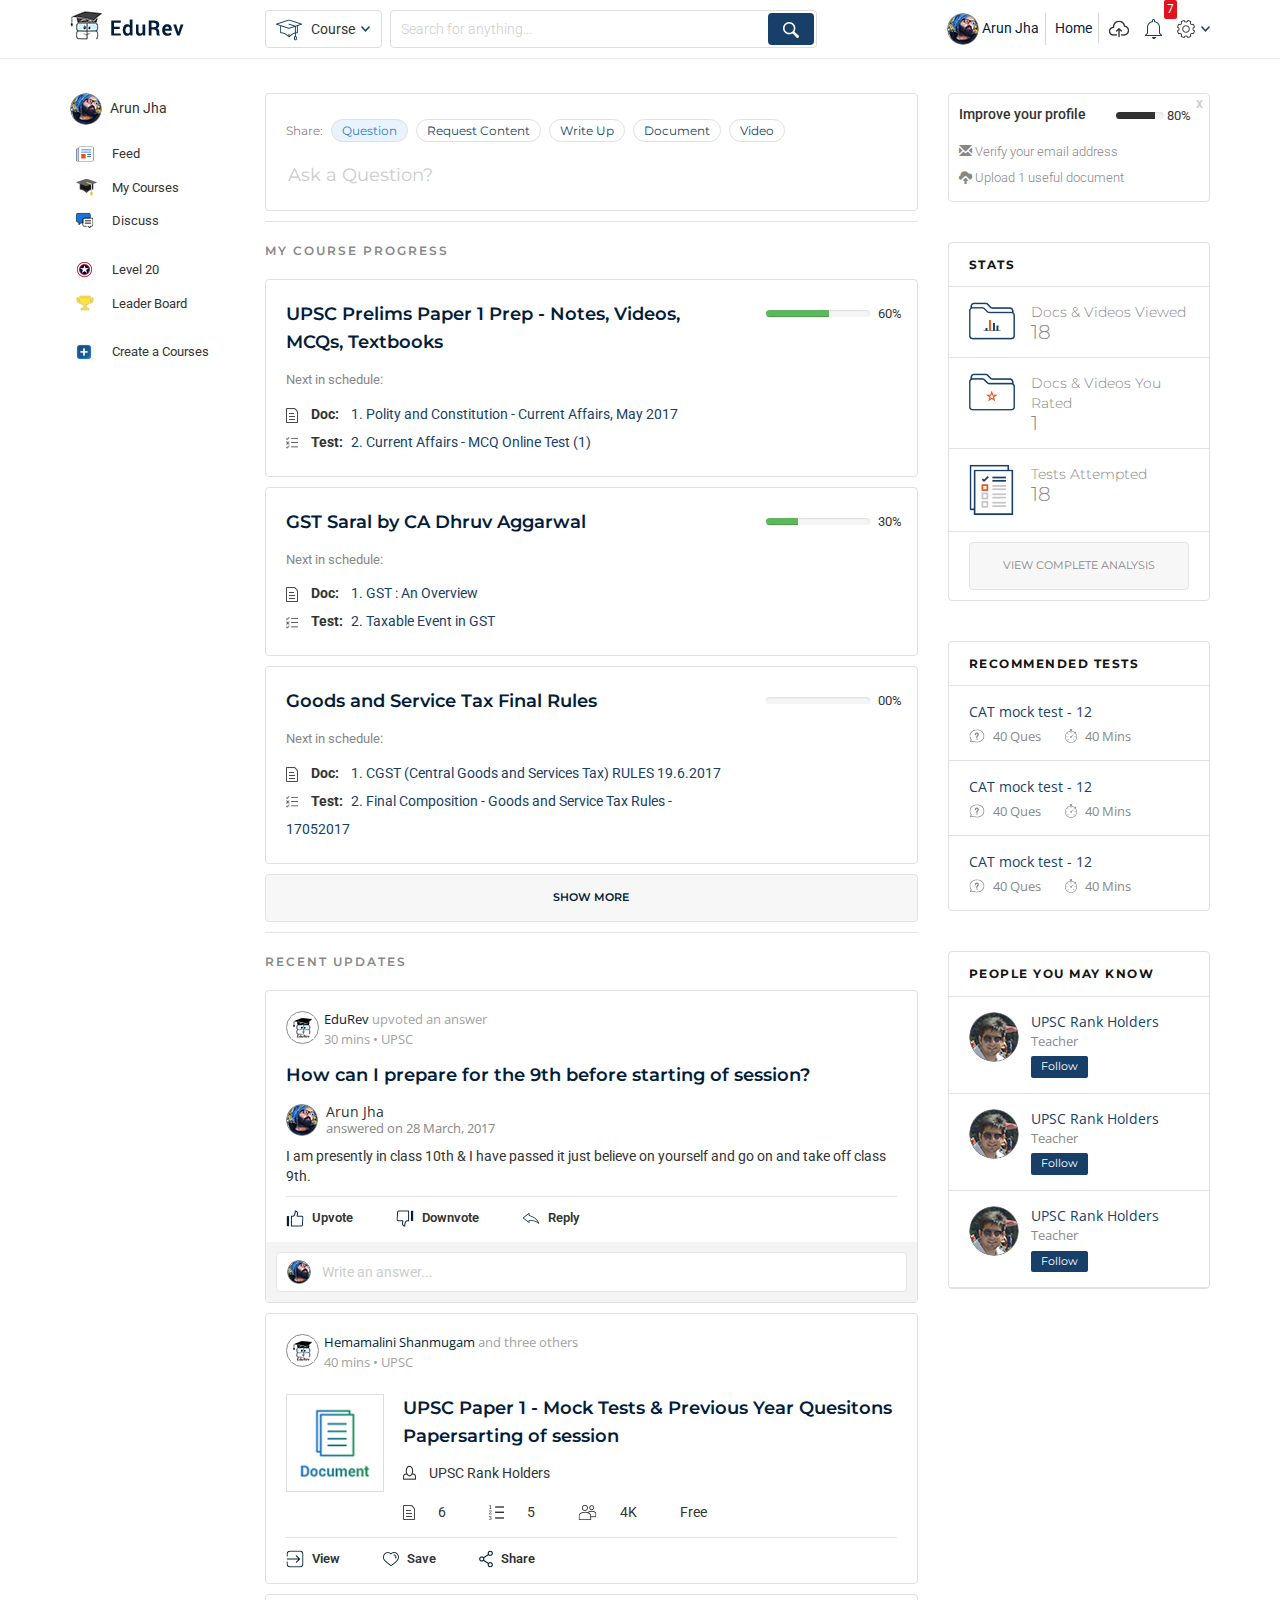
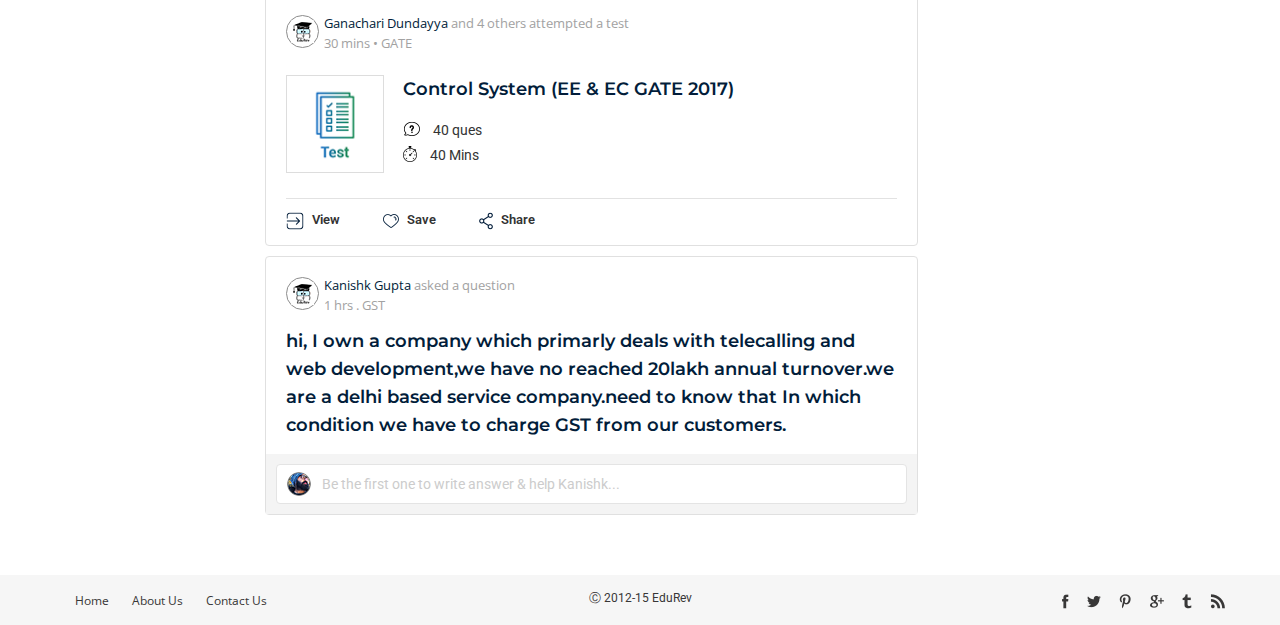
==== index.html @ 6430cc56 "first upload" ====
<!DOCTYPE html>
<html lang="en">
  <head>
    <meta charset="utf-8">
    <meta http-equiv="X-UA-Compatible" content="IE=edge">
    <meta name="viewport" content="width=device-width, initial-scale=1">
    <title>Welcome to Edurev</title>

    <link href="https://fonts.googleapis.com/css?family=Montserrat:300,400,500,600,700" rel="stylesheet">
    <link href="https://fonts.googleapis.com/css?family=Roboto:300,400,500,700" rel="stylesheet">
    <link href="https://fonts.googleapis.com/css?family=Open+Sans:300,400,600,700" rel="stylesheet">

    <!-- Bootstrap -->
    <link href="css/bootstrap.min.css" rel="stylesheet">
    <link href="css/style.css" rel="stylesheet">

    <!-- HTML5 Shim and Respond.js IE8 support of HTML5 elements and media queries -->
    <!-- WARNING: Respond.js doesn't work if you view the page via file:// -->
    <!--[if lt IE 9]>
      <script src="https://oss.maxcdn.com/html5shiv/3.7.2/html5shiv.min.js"></script>
      <script src="https://oss.maxcdn.com/respond/1.4.2/respond.min.js"></script>
    <![endif]-->
  </head>
  <body>
    <div class="ed_main">
      <div class="ed_header">
        <div class="container">
          <div class="col-sm-2 col-md-2">
            <a class="ed_clickBtn" onclick="openNav()">
              <span></span>
              <span></span>
              <span></span>
            </a><!--ed_clickBtn-->
            <a href="#"><img src="img/logo.jpg" alt="logo" ></a>
          </div>
          <div class="col-sm-5 col-md-6">
            <div class="courses_dropDown">
            <select>
              <option>Courses</option>
              <option>Courses</option>
              <option>Courses</option>
              <option>Courses</option>
            </select>
            <span class="courses_img"><img src="img/courses-img.png" alt="" class="img-responsive"></span>
            <input type="" name="" placeholder="Search for anything...">
            <button class="search_btn"><img src="img/search-icon.png" alt=""></button>
            </div><!--courses_dropDown-->
          </div><!--col-sm-7 col-md-7-->
          <div class="col-sm-5 col-md-4">
            <ul class="ed_top_link">
              <li class="mobileDisplay"><a href="#" class="topLinkBorder"><img class="profileIMG" src="img/profile-img.png" alt=""> Arun Jha</a></li>
              <li class="mobileDisplay"><a href="#" class="topLinkBorder">Home</a></li>
              <li><a href="#"><img src="img/upload-img.png" alt=""></a></li>
              <li id="noti_Container"> <div id="noti_Counter"></div>   
                   <div id="notifications">
                    
                    <div style="height:300px;">
                      
                     <div class="notificationBody">
                        <div class="notificationLeftH">YOU AND FOLLOWING</div>
                        <div class="notificationCentH">FOLLOW REQUEST</div>
                        <div class="notificationRightH">Mark all as read</div>
                      <h3 class="accessible_elem" id="fbNotificationsJewelHeader">Notifications</h3>
                      
                    </div>
                    

                    </div>
                    <div class="seeAll"><a href="#">See All</a></div>
                </div>
                <a href="#"><img src="img/notification-img.png" alt="" id="noti_Button"></a>

                

              </li>
              <li class="mobileDisplay"><a href="#" style="padding-right: 0px;"><img src="img/setting-img.png" alt=""></a></li>
            </ul>
          </div><!--col-sm-3 col-md-3-->
        </div><!--container-->


      </div><!--ed_header end-->
      <div class="ed_container">
        <div class="container">
          <div class="col-sm-2 col-md-2">
            <div class="ed_left_menu sidenav" id="mySidenav">
              <a href="javascript:void(0)" class="closebtn" onclick="closeNav()">&times;</a>
              <div class="left_profile">
                <span><img class="profileIMG" src="img/profile-img.png" alt=""></span>
                <span class="profile_name">Arun Jha</span>
              </div>
              <ul class="ed_left_link">
                <li><a href="#"><span><img src="img/lfticon01.png" alt=""></span> Feed</a></li>
                <li><a href="#"><span><img src="img/lfticon02.png" alt=""></span> My Courses</a></li>
                <li><a href="#"><span><img src="img/lfticon03.png" alt=""></span> Discuss</a></li>
              </ul>
              <ul class="ed_left_link">
                <li><a href="#"><span><img src="img/lfticon04.png" alt=""></span> Level 20</a></li>
                <li><a href="#"><span><img src="img/lfticon05.png" alt=""></span> Leader Board</a></li>
              </ul>
              <ul class="ed_left_link">
                <li><a href="#"><span><img src="img/lfticon06.png" alt=""></span> Create a Courses</a></li>
              </ul>
            </div>
          </div>
          <div class="col-sm-7 col-md-7">
            <div class="ed_mid_box">
              <div class="box_block">
                <ul class="ed_askQuestion">
                  <li>Share:</li>
                  <li class="active"><a href="#">Question</a></li>
                  <li><a href="#">Request Content</a></li>
                  <li><a href="#">Write Up</a></li>
                  <li><a href="#">Document</a></li>
                  <li><a href="#">Video</a></li>
                </ul>
                <div id="" class="question_box">
                  <input class="question_box_input" type="" name="" placeholder="Ask a Question?" data-toggle="modal" data-target="#myModal">

<!-- Modal -->
<div id="myModal" class="modal fade edurevModal" role="dialog">
  <div class="modal-dialog">

    <!-- Modal content-->
    <div class="modal-content">
      <div class="modal-header">
        <button type="button" class="close" data-dismiss="modal">&times;</button>
        <ul class="ed_askQuestion">
                  <li>Share:</li>
                  <li class="active"><a href="#">Question</a></li>
                  <li><a href="#">Request Content</a></li>
                  <li><a href="#">Write Up</a></li>
                  <li><a href="#">Document</a></li>
                  <li><a href="#">Video</a></li>
                </ul>
                <p class="mText">Ask a question?</p>
                 <input class="question_box_input" type="" name="" placeholder="Ex: how to start a day?">
      </div>
      <div class="modal-body">
      <p class="mText">Tags</p>
      <p class="mBlurText">Ex: Sciences, Math, CBSE, IIT...</p>
      </div>
      <div class="modal-footer">
        <button type="button" class="btn btn-default submitButton" data-dismiss="modal">Submit</button>
      </div>
    </div>

  </div>
</div>


                </div><!--question_box-->
              </div><!--box_block-->
              <div class="lineBox"></div><!--lineBox-->
              <div class="hdnBox">my course progress</div><!--hdnBox-->
              <div class="box_block">
                <div class="row">
                  <div class="col-sm-9 col-md-9">
                    <h2>UPSC Prelims Paper 1 Prep - Notes, Videos, MCQs, Textbooks</h2>
                    <span class="nextScheduleText">Next in schedule:</span>
                    <ul class="docList">
                      <li><img src="img/readnotpadicon.png" alt=""> <strong>Doc:</strong><span>1. Polity and Constitution - Current Affairs, May 2017</span></li>
                      <li><img src="img/threelineicon.png" alt=""> <strong>Test:</strong><span>2. Current Affairs - MCQ Online Test (1)</span></li>
                    </ul>
                  </div>
                <div class="col-sm-3 col-md-3">
                  <div class="progress">
                  <div class="progress-bar progress-bar-success" role="progressbar" aria-valuenow="60" aria-valuemin="0" aria-valuemax="100" style="width: 60%;">
                  </div>
                  <span class="progress-per">60%</span>
                </div>
                </div>
                </div><!--row-->
              </div><!--box_block-->

              <div class="box_block">
                <div class="row">
                  <div class="col-sm-9 col-md-9">
                    <h2>GST Saral by CA Dhruv Aggarwal</h2>
                    <span class="nextScheduleText">Next in schedule:</span>
                    <ul class="docList">
                      <li><img src="img/readnotpadicon.png" alt=""> <strong>Doc:</strong><span>1. GST : An Overview</span></li>
                      <li><img src="img/threelineicon.png" alt=""> <strong>Test:</strong><span>2. Taxable Event in GST</span></li>
                    </ul>
                  </div>
                <div class="col-sm-3 col-md-3">
                  <div class="progress">
                  <div class="progress-bar progress-bar-success" role="progressbar" aria-valuenow="30" aria-valuemin="0" aria-valuemax="100" style="width: 30%;">
                  </div>
                  <span class="progress-per">30%</span>
                </div>
                </div>
                </div><!--row-->
              </div><!--box_block-->

              <div class="box_block">
                <div class="row">
                  <div class="col-sm-9 col-md-9">
                    <h2>Goods and Service Tax Final Rules</h2>
                    <span class="nextScheduleText">Next in schedule:</span>
                    <ul class="docList">
                      <li><img src="img/readnotpadicon.png" alt=""> <strong>Doc:</strong><span>1. CGST (Central Goods and Services Tax) RULES 19.6.2017</span></li>
                      <li><img src="img/threelineicon.png" alt=""> <strong>Test:</strong><span>2. Final Composition - Goods and Service Tax Rules - 17052017</span></li>
                    </ul>
                  </div>
                <div class="col-sm-3 col-md-3">
                  <div class="progress">
                  <div class="progress-bar progress-bar-success" role="progressbar" aria-valuenow="00" aria-valuemin="0" aria-valuemax="100" style="width: 00%;">
                  </div>
                  <span class="progress-per">00%</span>
                </div>
                </div>
                </div><!--row-->
              </div><!--box_block-->
              <button type="button" class="show_more">Show More</button>
              <div class="lineBox"></div><!--lineBox-->
              <div class="hdnBox">Recent Updates</div><!--hdnBox-->

              <div class="box_block" style="padding-bottom: 0px;">
                <div class="update_hdn">
                  <span class="update_icon"><img src="img/c-icon.png" alt=""></span>
                  <span class="update_text"><span>EduRev</span> upvoted an answer <br/>30 mins &bull; UPSC</span>
                </div>
                <h2>How can I prepare for the 9th before starting of session?</h2>
                <div class="update_hdn">
                  <span class="update_pro"><img src="img/profile-img.png" alt=""></span>
                  <span class="update_text2"><span>Arun Jha</span><br/> answered on 28 March, 2017</span>
                </div>
                <p>I am presently in class 10th & I have passed it just believe on yourself and go on and take off class 9th.</p>
                <div style="margin-top: 10px;" class="lineBox"></div><!--lineBox-->
                <ul class="likeUnlikeBox">
                  <li><a href="#"><img src="img/like-icon.png" alt=""> Upvote</a></li>
                  <li><a href="#"><img src="img/unlike-icon.png" alt=""> Downvote</a></li>
                  <li><a href="#"><img src="img/reply-icon.png" alt=""> Reply</a></li>
                </ul>
                <div class="writeAanswer">
                  <input type="" name="" placeholder="Write an answer...">
                </div>
              </div><!--box_block-->

              <div class="box_block paddBot">
                <div class="update_hdn">
                  <span class="update_icon"><img src="img/c-icon.png" alt=""></span>
                  <span class="update_text"><span>Hemamalini Shanmugam</span> and three others <br/>40 mins &bull; UPSC</span>
                </div>
                <div class="row mar10">
                  <div class="col-xs-4 col-sm-2 col-md-2">
                    <div class="document_iconBox">
                      <img src="img/document-icon.png" alt="" class="img-responsive">
                    </div>
                  </div>
                  <div class="col-xs-8 col-sm-10 col-md-10">
                    <div class="inBox">
                      <h2>UPSC Paper 1 - Mock Tests & Previous Year Quesitons Papersarting of session</h2>
                      <p><img src="img/user-icon.png" alt="" class="marrgt10"> <span class="rankHolder">UPSC Rank Holders</span></p>
                      <ul class="likeUnlikeBox">
                        <li><img class="marrgt20" src="img/readnotpadicon.png" alt=""> 6</li>
                        <li><img class="marrgt20" src="img/threelineicon2.png" alt=""> 5</li>
                        <li><img class="marrgt20" src="img/multiuser.png" alt=""> 4K</li>
                        <li>Free</li>
                      </ul>
                    </div><!--inBox-->
                  </div>
                </div><!--row-->
                <div class="lineBox"></div><!--lineBox-->
                <ul class="likeUnlikeBox">
                  <li><a href="#"><img src="img/view-icon.png" alt=""> View</a></li>
                  <li><a href="#"><img src="img/save-icon.png" alt=""> Save</a></li>
                  <li><a href="#"><img src="img/share-icon.png" alt=""> Share</a></li>
                </ul>
              </div><!--box_block-->

              <div class="box_block paddBot">
                <div class="update_hdn">
                  <span class="update_icon"><img src="img/c-icon.png" alt=""></span>
                  <span class="update_text"><span>Ganachari Dundayya</span> and 4 others attempted a test <br/>30 mins &bull; GATE</span>
                </div>
                <div class="row mar10">
                  <div class="col-xs-4 col-sm-2 col-md-2">
                    <div class="document_iconBox">
                      <img src="img/test-icon.png" alt="">
                    </div>
                  </div>
                  <div class="col-xs-8 col-sm-10 col-md-10">
                    <div class="inBox">
                      <h2>Control System (EE & EC GATE 2017)</h2>
                      <p class="midAlign"><img src="img/question-icon.png" alt="" class="marrgt8"> <span class="controlText">40 ques</span></p>
                      <p class="midAlign"><img src="img/time-icon.png" alt="" class="marrgt8"> <span class="controlText">40 Mins</span></p>
                    </div><!--inBox-->
                  </div>
                </div><!--row-->
                <div class="lineBox"></div><!--lineBox-->
                <ul class="likeUnlikeBox">
                  <li><a href="#"><img src="img/view-icon.png" alt=""> View</a></li>
                  <li><a href="#"><img src="img/save-icon.png" alt=""> Save</a></li>
                  <li><a href="#"><img src="img/share-icon.png" alt=""> Share</a></li>
                </ul>
              </div><!--box_block-->

              <div class="box_block" style="padding-bottom: 0px;">
                <div class="update_hdn">
                  <span class="update_icon"><img src="img/c-icon.png" alt=""></span>
                  <span class="update_text"><span>Kanishk Gupta</span> asked a question  <br/>1 hrs . GST</span>
                </div>
                <h2>hi, I own a company which primarly deals with telecalling and web
development,we have no reached 20lakh annual turnover.we are a
delhi based service company.need to know that In which condition
we have to charge GST from our customers.</h2>
                
                <div class="writeAanswer">
                  <input type="" name="" placeholder="Be the first one to write answer & help Kanishk...">
                </div>
              </div><!--box_block-->
 
            </div><!--ed_mid_box-->
          </div><!--col-sm-7 col-md-7-->
          <div class="col-sm-3 col-md-3">
            <div class="ed_rgt_box">
              <div class="improveProfile">
                <div class="row">
                  <div class="col-sm-7 col-md-7">
                    <span class="improveHdn">Improve your profile</span>
                  </div>
                  <div class="col-sm-4 col-md-4">
                    <div class="progress">
                      <div class="progress-bar progress-bar-success" role="progressbar" aria-valuenow="80" aria-valuemin="0" aria-valuemax="100" style="width: 80%;">
                      </div>
                      <span class="progress-per">80%</span>
                    </div><!--progress-->
                  </div><!--col-sm-4 col-md-4-->
                </div><!--row-->
                <ul class="documentList">
                 
                 
                  <li> <span class="glyphicon glyphicon-envelope" aria-hidden="true"></span> <span>Verify your email address</span></li>
                  <li><span class="glyphicon glyphicon-cloud-upload" aria-hidden="true"></span> <span>Upload 1 useful document</span></li>
                </ul>
                <a href="" class="crossBox">x</a>
              </div><!--improveProfile-->
              <div class="stats_box">
                <h3>Stats</h3>
                <div class="lineBox" style="margin-top: 0px;"></div><!--lineBox-->
                <div class="row statsList">
                  <div class="col-xs-3 col-sm-3 col-md-3">
                    <img src="img/icon01.png" alt="">
                  </div>
                  <div class="col-xs-9 col-sm-9 col-md-9">
                    <p>Docs & Videos Viewed<span> 18</span></p>
                  </div>
                </div><!--row-->
                <div class="lineBox"></div><!--lineBox-->
                <div class="row statsList">
                  <div class="col-xs-3 col-sm-3 col-md-3">
                    <img src="img/icon02.png" alt="">
                  </div>
                  <div class="col-xs-9 col-sm-9 col-md-9">
                    <p>Docs & Videos You Rated <span>1</span></p>
                  </div>
                </div><!--row-->
                <div class="lineBox"></div><!--lineBox-->
                <div class="row statsList">
                 <div class="col-xs-3 col-sm-3 col-md-3">
                    <img src="img/icon03.png" alt="">
                  </div>
                  <div class="col-xs-9 col-sm-9 col-md-9">
                    <p>Tests Attempted <span>18</span></p>
                  </div>
                </div><!--row-->
                <div class="lineBox"></div><!--lineBox-->
                <div class="btn_box">
                  <a href="#" class="show_more">View Complete Analysis</a>
                </div>
              </div><!--stats_box-->

                <div class="recommended_box ">
                <h3>recommended tests</h3>
                <div class="lineBox" style="margin-top: 0px;"></div><!--lineBox-->
                <ul class="recommendedList">
                  <li>CAT mock test - 12</li>
                  <li>
                    <p><img src="img/question-icon-gray.png" alt=""> <span>40 Ques</span></p>
                    <p><img src="img/time-icon-gray.png" alt=""> <span> 40 Mins</span></p>
                  </li>
                </ul>
                <ul class="recommendedList">
                  <li>CAT mock test - 12</li>
                  <li>
                    <p><img src="img/question-icon-gray.png" alt=""> <span>40 Ques</span></p>
                    <p><img src="img/time-icon-gray.png" alt=""> <span> 40 Mins</span></p>
                  </li>
                </ul>
                <ul class="recommendedList">
                  <li>CAT mock test - 12</li>
                  <li>
                    <p><img src="img/question-icon-gray.png" alt=""> <span>40 Ques</span></p>
                    <p><img src="img/time-icon-gray.png" alt=""> <span> 40 Mins</span></p>
                  </li>
                </ul>
              </div><!--recommended_box-->

              <div class="people_box">
                <h3>people you may know</h3>
                <div class="lineBox" style="margin-top: 0px;"></div><!--lineBox-->
                <div class="row people_boxIn">
                  <div class="col-xs-3 col-sm-3 col-md-3">
                    <span class="people_img"><img src="img/people.png" alt=""></span>
                  </div>
                  <div class="col-xs-9 col-sm-9 col-md-9">
                    <p>UPSC Rank Holders</p>
                    <span>Teacher</span>
                    <button class="smallBtn" type="button">Follow</button>
                  </div>
                </div><!--row people_boxIn-->
                <div class="lineBox"></div><!--lineBox-->

                <div class="row people_boxIn">
                  <div class="col-xs-3 col-sm-3 col-md-3">
                    <span class="people_img"><img src="img/people.png" alt=""></span>
                  </div>
                  <div class="col-xs-9 col-sm-9 col-md-9">
                    <p>UPSC Rank Holders</p>
                    <span>Teacher</span>
                    <button class="smallBtn" type="button">Follow</button>
                  </div>
                </div><!--row people_boxIn-->
                <div class="lineBox"></div><!--lineBox-->

                <div class="row people_boxIn">
                  <div class="col-xs-3 col-sm-3 col-md-3">
                    <span class="people_img"><img src="img/people.png" alt=""></span>
                  </div>
                  <div class="col-xs-9 col-sm-9 col-md-9">
                    <p>UPSC Rank Holders</p>
                    <span>Teacher</span>
                    <button class="smallBtn" type="button">Follow</button>
                  </div>
                </div><!--row people_boxIn-->
                <div class="lineBox"></div><!--lineBox-->
              </div><!--people_box-->

            </div><!--ed_rgt_box-->
          </div><!--col-sm-3 col-md-3-->
        </div><!--container-->
        <div class="ed_footer">
          <div class="container">
          <div class="row">
            <div class="col-sm-4 col-md-4">
              <ul class="ed_footer_link">
                <li><a href="#">Home</a></li>
                <li><a href="#">About Us</a></li>
                <li><a href="#">Contact Us</a></li>
              </ul>
            </div>
            <div class="col-sm-4 col-md-4">
              <span class="ed_copyright">&#9400; 2012-15 EduRev</span>
            </div>
            <div class="col-sm-4 col-md-4">
              <ul class="ed_social_icon">
                <li><a href="#"><img src="img/fb.png" alt=""></a></li>
                <li><a href="#"><img src="img/tw.png" alt=""></a></li>
                <li><a href="#"><img src="img/pt.png" alt=""></a></li>
                <li><a href="#"><img src="img/gp.png" alt=""></a></li>
                <li><a href="#"><img src="img/tr.png" alt=""></a></li>
                <li><a href="#"><img src="img/bl.png" alt=""></a></li>
              </ul>
            </div>
          </div><!--row-->
          </div><!--container-->
        </div><!--ed_footer-->
      </div><!--ed_container end-->
    </div><!--ed_main end-->
<div id="opacityBody"></div>
    <!-- jQuery (necessary for Bootstrap's JavaScript plugins) -->
    <script src="js/jquery.min.js"></script>
    <!-- Include all compiled plugins (below), or include individual files as needed -->
    <script src="js/bootstrap.min.js"></script>
    <script src="js/custom.js"></script>



  </body>
</html>
---- css/style.css ----
h1, h2, h3, h4, h5, h6, ul, ol, p { display: block; margin: 0px; padding: 0px; }

ul { list-style: none; }

h2 {font-family: 'Montserrat', sans-serif;}
p { font-size: 14px; color: #333; line-height: 20px; font-weight: 400; }

body { margin: 0px; padding: 0px; font-family: 'Roboto', sans-serif; font-weight: 400; }
 a:hover, button:hover {-webkit-transition: background-color 300ms linear, color 300ms linear;-moz-transition: background-color 300ms linear, color 300ms linear;-o-transition: background-color 300ms linear, color 300ms linear;-ms-transition: background-color 300ms linear, color 300ms linear;transition: background-color 300ms linear, color 300ms linear;}
.ed_main { display: block; margin: 0; }
.ed_main .ed_header { display: block; margin: 0 0 35px 0; padding: 10px 0px; box-shadow: 0px 1px 1px #ececec; }
.ed_main .ed_header .courses_dropDown { display: block;position: relative;  }
.ed_main .ed_header .courses_dropDown select { border: 1px solid #ddd; border-radius: 4px; width: 21%; height: 38px;
background:url(../img/dropdown-arrow.png) no-repeat 90% center #fff; padding-left: 45px;padding-right: 25px;
outline: 0; -webkit-appearance:none; -o-appearance:none;-moz-appearance:none; display: inline-block; margin-right: 1%; font-weight: 400;cursor: pointer;}
.ed_main .ed_header .courses_dropDown .courses_img { position: absolute; left: 10px; top: 9px; }
.ed_main .ed_header .courses_dropDown input { border: 1px solid #ddd; border-radius: 4px; width: 77%; height: 38px;background:#fff;
display: inline-block; outline: none; padding: 0 10px; font-weight: 300; color: #333; }
.ed_main .ed_header .courses_dropDown .search_btn { border-radius: 4px; background: #173f67; position: absolute; right: 6px; top: 3px; bottom: 3px;
text-align: center;padding: 0 15px;border: none;outline: 0 }
::-webkit-input-placeholder { /* Chrome/Opera/Safari */
  color: #ccc;
}
::-moz-placeholder { /* Firefox 19+ */
  color: #ccc;
}
:-ms-input-placeholder { /* IE 10+ */
  color: #ccc;
}
:-moz-placeholder { /* Firefox 18- */
  color: #ccc;
}
.ed_main .ed_header .ed_top_link { display: block; margin: 0px; padding:3px 0px; list-style: none; text-align: right; }
.ed_main .ed_header .ed_top_link li { display: inline-block;}
.ed_main .ed_header .ed_top_link li a span{ display: inline-block; color: #021d3a;font-size: 18px;vertical-align: middle;}
.ed_main .ed_header .ed_top_link li a span.glyphicon.glyphicon-chevron-down{font-size: 14px;}
.ed_main .ed_header .ed_top_link li a { display: block; padding: 0 6px; text-decoration: none; font-size: 14px;color: #021d3a; }
.topLinkBorder {border-right: 1px solid #d6d6d6; line-height: 30px; }
.profileIMG { width: 32px; height: 32px; border-radius: 100%; }
.left_profile { margin-bottom: 20px; }
.profile_name { display: inline; padding-left: 5px; }
.ed_left_link { display: block; margin: 0px 0 15px 6px; padding: 0px 0 0px 0; list-style: none;}
.ed_left_link li { display: block; padding-bottom: 15px; vertical-align: middle; }
.ed_left_link li a { display: block; font-size: 13px; color: #333;text-decoration: none; }
.ed_left_link li span { width: 18px;margin-right: 15px;display: inline-block;  }
.ed_left_link li img { margin-top: -2px; }
.ed_left_link:last-child { border-bottom: 0px; }

.ed_mid_box { display: block; }
.ed_mid_box .ed_askQuestion { display: block;margin: 0px 0 20px 0; padding: 0px; list-style: none; }
.ed_mid_box .ed_askQuestion li { display: inline-block; margin-right: 5px;color: #878787; font-size: 12px;font-family: 'Montserrat', sans-serif; margin-top: 5px;}
.ed_mid_box .ed_askQuestion li a { display:block; border: 1px solid #e0e0e0; border-radius: 30px; color: #173f67; font-size: 12px;
padding: 3px 10px; line-height: normal; text-decoration: none; } 
.ed_mid_box .ed_askQuestion li a:hover{background: #e9f3fd;color: #2f7cc8;}
.ed_mid_box .ed_askQuestion li.active a {background: #e9f3fd; color: #2f7cc8; }
.ed_mid_box .question_box_input { border:0PX; font-size: 18px; color: #b9b9b9; font-family: 'Montserrat', sans-serif; font-weight: 400;
outline: 0; }

.lineBox {height: 1px; background: #e2e2e2; display: block; }
.hdnBox { color: #878787; font-size: 12px; padding: 20px 0px; display: block;font-family: 'Montserrat', sans-serif; 
font-weight: 600; text-transform: uppercase; letter-spacing:2px; }

.box_block { border: 1px solid #e0e0e0; padding: 20px; border-radius: 4px; margin-bottom: 10px; }
.box_block h2 { font-size: 18px;color: #021d3a;font-family: 'Montserrat', sans-serif; font-weight: 600;line-height: 28px; padding-bottom: 15px;  }
.box_block .nextScheduleText {display: block; font-size: 13px; color: #878787;padding-bottom: 10px; }
.box_block .docList { margin: 0px; }
.box_block .docList li { display: block; line-height: 28px; font-size: 14px; }
.box_block .docList li span { color: #173f67;}
.box_block .docList li strong {display: inline-block; color: #333; width: 40px;  }
.box_block .docList li img { width: 12px; margin-right: 10px; }
.progress-per { position: absolute;right: 10px;top: 5px; font-size: 13px; color: #333; }
.progress { width: 80%; height: 7px; margin-top: 10px; }
.show_more {width: 100%; background: #f7f7f7; cursor: pointer; outline: 0; margin-bottom: 10px; font-size: 11px; text-transform: uppercase;
color: #021d3a; text-align: center; display: block;font-weight: 600; font-family: 'Montserrat', sans-serif; border:1px solid #e4e4e4;
 border-radius: 4px; padding: 15px; text-decoration: none; }
.show_more a {color: #021d3a;text-decoration: none;}
.show_more:hover {color: #021d3a; text-decoration: none;}  


.box_block .update_hdn { display: block; margin-bottom: 10px; }
.box_block .update_hdn .update_icon { display:inline-block; border:1px solid #8c8c8c; border-radius: 100%;padding: 4px;
margin-right: 5px; vertical-align: top; float: left;}
.box_block .update_hdn .update_pro { display:inline-block; border-radius: 100%;
margin-right: 5px; vertical-align: top; }
.box_block .update_hdn .update_text { font-size: 13px; color: #a2a2a2;text-indent: 0px; display: inline;vertical-align: top;
font-family: 'Open Sans', sans-serif; line-height: 16px;}
.box_block .update_hdn .update_text span { color: #021d3a; }
.box_block .update_hdn .update_text2 { font-size: 13px; line-height: 16px; color: #878787;text-indent: 0px; display: inline-block;
vertical-align: top; font-family: 'Open Sans', sans-serif; }
.box_block .update_hdn .update_text2 span { color: #333; font-size: 14px; }
.box_block .likeUnlikeBox { margin:10px 0 15px 0px; }
.box_block .likeUnlikeBox li {display: inline-block; vertical-align: middle; padding-right: 40px; }
.box_block .likeUnlikeBox li img { margin-right: 5px; }
.box_block .likeUnlikeBox li  a { display: block; font-size: 13px; color: #333; font-weight: 600; text-decoration: none; }
.box_block .writeAanswer { display: block; background: #f4f4f4; padding: 10px;margin: 0 -20px; }
.box_block .writeAanswer input { background:url(../img/profile-img2.png) 10px center no-repeat #fff; border-radius: 4px; 
border:1px solid #e4e4e4; width: 100%; min-height: 40px; padding-left: 45px; outline: 0; }

.box_block .document_iconBox { width: 98px; height: 98px; display: block; text-align: center;margin-right: 20px; margin-bottom: 25px; }
.box_block .document_iconBox img { width: 98px; height: 98px; border:1px solid #dddddd;   }
.mar10 { margin-top: 20px; display: block; }
.marrgt10 { margin-right: 10px; padding-bottom: 10px; }
.marrgt8 { margin-right: 10px;  }
.marrgt20 { margin-right: 20px!important; }
.inBox { padding-left: 10px; }
.paddBot { padding-bottom: 0px; }
.midAlign { vertical-align: middle; padding-bottom: 5px; }

.ed_rgt_box { display: block; }
.ed_rgt_box .improveProfile { border: 1px solid #e0e0e0; padding: 10px ; border-radius: 4px; margin-bottom: 40px; position: relative; }
.ed_rgt_box .improveProfile .improveHdn { font-size: 14px; color: #333; font-weight: 500; }
.ed_rgt_box .improveProfile .progress-per { position: absolute;right: 0px;top: 3px; font-size: 13px !important; color: #333!important; }
.ed_rgt_box .improveProfile .progress { margin-top: 8px; }
.ed_rgt_box .improveProfile .progress-bar-success { background-color: #333; }
.ed_rgt_box .improveProfile .documentList { display: block; }
.ed_rgt_box .improveProfile .documentList li { display: block; font-size: 13px; color: #878787; font-weight: 300; line-height: 26px; }
.ed_rgt_box .improveProfile .documentList li img { width: 18px; margin-right: 10px; }
.ed_rgt_box .improveProfile .crossBox {display: block; width: 20px; text-align: center; font-size: 14px; color: #c5c3c2; 
position: absolute;top: -6px; padding: 5px; right: 0;cursor: pointer; text-decoration: none; }

.ed_rgt_box .stats_box {border: 1px solid #e0e0e0; border-radius: 4px; margin-bottom: 40px; position: relative;}
h3 { font-size: 12px; color: #141414; text-transform: uppercase;font-weight: bold; padding: 15px 20px;
font-family: 'Montserrat', sans-serif; letter-spacing: 1.5px; }

.ed_rgt_box .stats_box .statsList { padding: 15px 20px; }
.ed_rgt_box .stats_box .statsList p { font-size: 14px; color: #878787; font-weight: 300;  display: inline-block; font-family: 'Montserrat', sans-serif;
 vertical-align: middle; }
.ed_rgt_box .stats_box .statsList p span { display:block; font-size: 20px; color: #878787; }
.ed_rgt_box .stats_box .lineBox { margin: 0px 0px; }
.btn_box { padding:10px 20px 0 20px; }
.ed_rgt_box .show_more { font-size: 11px; color: #878787; font-weight: 400;  }

.ed_rgt_box .recommended_box { display: block;border: 1px solid #e0e0e0; border-radius: 4px; margin-bottom: 40px; position: relative;  }
.ed_rgt_box .recommended_box .recommendedList { list-style: none; border-bottom: 1px solid #e0e0e0; padding: 15px 20px; }
.ed_rgt_box .recommended_box .recommendedList li { display: block;font-size: 14px;color: #173f67;font-family: 'Open Sans', sans-serif; line-height: 22px; }
.ed_rgt_box .recommended_box .recommendedList li p { display: inline-block;font-size: 13px;color: #8a8a8a;  margin-right: 20px; }
.ed_rgt_box .recommended_box .recommendedList li img { margin-right: 5px; }
.ed_rgt_box .recommended_box .recommendedList li span { position: relative;left: 0; top: 2px; }
.ed_rgt_box .recommended_box .recommendedList:last-child { border-bottom: 0; }

.ed_rgt_box .people_box { display: block;border: 1px solid #e0e0e0; border-radius: 4px; margin-bottom: 40px; position: relative;  }
.ed_rgt_box .people_boxIn { display: block; padding: 15px 20px; }
.ed_rgt_box .people_boxIn .people_img { display: block; text-align: center; }
.ed_rgt_box .people_boxIn .people_img img { width: 50px; height: 50px; border-radius: 100%; }
.ed_rgt_box .people_boxIn p { color: #173f67; font-size: 14px;font-family: 'Open Sans', sans-serif; }
.ed_rgt_box .people_boxIn span { color: #8a8a8a; font-size: 13px; display: block;font-family: 'Open Sans', sans-serif; padding-bottom: 5px; }
.smallBtn { font-size: 11px; color: #fff; background: #173f67; text-align: center; padding: 3px 10px;font-family: 'Montserrat', sans-serif;
border:0px; border-radius: 2px; }
button.smallBtn:hover{background: #052b50;}
.mobileDisplay { display: block; }
.rankHolder { position: relative; top: -3px; }
.controlText { position: relative; top: 2px; }

.ed_footer { display: block; background: #f6f6f6; padding: 15px; margin-top: 50px; }
.ed_footer .ed_footer_link { display: block;list-style: none; }
.ed_footer .ed_footer_link li { display: inline-block; }
.ed_footer .ed_footer_link li a { display:block; font-size: 12px; color: #383737; padding-left: 20px;font-family: 'Open Sans', sans-serif;
outline: 0; }

.ed_footer .ed_social_icon { display: block;list-style: none; text-align: right; }
.ed_footer .ed_social_icon li { display: inline-block; }
.ed_footer .ed_social_icon li a { display:block; font-size: 12px; color: #383737; padding-left: 15px; outline: 0; }
.ed_copyright { display: block;text-align: center;font-size: 12px; color: #383737; }


.ed_clickBtn { display: none;  }
.closebtn { display: none; }

@media (max-width: 1200px){
  .container{width: auto!important;}
}
@media (max-width: 768px){
 .ed_left_link {border-bottom: 1px solid #e0e0e0; }
#opacityBody{display:none;position: fixed;background-color: #000;width: 100%;height: 100%;top: 0;bottom: 0;left: 0;right: 0;opacity: 0.7;}
.ed_header .col-sm-2.col-md-2 { border-bottom:1px solid #e0e0e0;margin: 0 0 8px 0px; padding-bottom: 8px; }
.mobileDisplay { display: none !important; }
.ed_main .ed_header .ed_top_link { position: absolute; top: -84px; right: 10px; }
.ed_main .ed_header .courses_dropDown .courses_img { display: none;}
.ed_main .ed_header .courses_dropDown select { padding-left: 10px; width: 24%; } 
.ed_main .ed_header .courses_dropDown input { width: 74%; }
.ed_main .ed_header .courses_dropDown .search_btn { right: 3px; }
.ed_main .ed_header { padding: 8px 0px; box-shadow: 0px 2px 3px #ececec; }
.box_block { padding: 15px 15px 0 15px; }
.ed_mid_box .ed_askQuestion li { margin-bottom: 8px; }
.progress-per { right: 10px; top: -5px; }
.progress { width: 90%; }
.box_block .likeUnlikeBox li { padding-right: 20px; }
.marrgt20 { margin-right: 5px !important; }
.inBox { margin-bottom: 10px; }
.box_block .writeAanswer { margin: 0 -15px; }
.ed_rgt_box .improveProfile .progress-per { right: 14px; top: -4px; }
.ed_footer .ed_footer_link { text-align: center; padding-bottom: 10px; }
.ed_footer .ed_social_icon { text-align: center; }
.ed_copyright { margin-bottom: 10px; }
.ed_mid_box .question_box_input { margin-bottom: 10px; }
.ed_clickBtn { display: block;width: 25px; float: left; cursor: pointer; margin-top: 7px; margin-right: 10px; }
.ed_clickBtn span { height: 2px; display: block;background: #173f67; margin-bottom: 5px; }
.closebtn { display: block; }
.ed_left_link li a { color: #ddd; padding-left: 15px; }
.left_profile { margin-left: 15px; margin-bottom: 30px; }
.profile_name {color: #fff;}
.ed_left_link { margin-left: 0;border-bottom:1px solid #254e77; }
.sidenav {
    height: 100%;
    width: 0;
    position: fixed;
    z-index: 1;
    top: 0;
    left: 0;
    background-color: #173f67;
    overflow-x: hidden;
    transition: ease;
    padding-top: 60px;
}



.sidenav .closebtn {
    position: absolute;
    top: 8px;
    right: 15px;
   color: #ddd; text-decoration: none;
    height: 20px;
    width: 20px;
    font-size: 25px;
}
.sidenav a.closebtn:hover {color: #f6f6f6;transition: color 0.5s ease;}
.box_block .document_iconBox { width: 70px; height: 70px; display: block; text-align: center;margin-right: 20px; margin-bottom: 25px; }
.box_block .document_iconBox img { width: 70px; height: 70px; border:1px solid #dddddd;   }
.row.people_boxIn div{padding: 0px;}

}

@media(max-width: 390px){
  .ed_main .ed_header .courses_dropDown input { width: 73%; }

}
@media(max-width: 992px){
  .ed_main .ed_header .courses_dropDown input{    width: 72%;}
}
@media screen and (max-width: 860px) and (min-width: 768px) {
  .ed_left_link li span{margin-right: 2px;}
  .row.statsList .col-xs-3 img{width: 33px;}
}

/* Modal CSS */
#myModal.edurevModal .mText{font-size: 14px;font-family: 'Montserrat', sans-serif;font-weight: 500;margin-bottom: 15px;}
#myModal.edurevModal .mBlurText{
    font-size: 18px;
    color: #b9b9b9;
    font-family: 'Montserrat', sans-serif;
    font-weight: 400;
    outline: 0;
  }
#myModal.edurevModal .modal-header{border-bottom: none;}
#myModal.edurevModal .modal-footer{border-top: none;text-align: center;}
#myModal.edurevModal .modal-body{border-top: 1px solid #e5e5e5;margin-top: 50px;}
#myModal.edurevModal .submitButton{
font-size: 16px;
    color: #fff;
    background: #173f67;
    text-align: center;
    padding: 10px 40px;
    font-family: 'Montserrat', sans-serif;
    border: 0px;
    border-radius: 2px;
    font-weight: 500;
    border-radius: 5px;
  }

       /* End Modal CSS */
  
   
    #noti_Counter {
        display:block;
        position:absolute;
        background:#E1141E;
        color:#FFF;
        font-size:12px;
        font-weight:normal;
        padding:1px 3px;
        margin:-8px 0 0 25px;
        border-radius:2px;
        -moz-border-radius:2px; 
        -webkit-border-radius:2px;
        z-index:1;
    }
        
    /* THE NOTIFICAIONS WINDOW. THIS REMAINS HIDDEN WHEN THE PAGE LOADS. */
    #notifications {
        display:none;
        width:430px;
        position:absolute;
        top:48px;
        left:0;
        background:#FFF;
        border:solid 1px rgba(100, 100, 100, .20);
        -webkit-box-shadow:0 3px 8px rgba(0, 0, 0, .20);
        z-index: 1;
    }
    /* AN ARROW LIKE STRUCTURE JUST OVER THE NOTIFICATIONS WINDOW */
    #notifications:before {         
        content: '';
        display:block;
        width:0;
        height:0;
        color:transparent;
        border:10px solid #CCC;
        border-color:transparent transparent #FFF;
        margin-top:-20px;
        margin-left: 304px;
    }
        
   
        
    .seeAll {
        background:#F6F7F8;
        padding:8px;
        font-size:12px;
        font-weight:bold;
        border-top:solid 1px rgba(100, 100, 100, .30);
        text-align:center;
    }
    .seeAll a {
        color:#3b5998;
    }
    .seeAll a:hover {
        background:#F6F7F8;
        color:#3b5998;
        text-decoration:underline;
    }

 #noti_Container #notifications .notificationBody div{float: left;font-family: 'Montserrat', sans-serif;font-size: 12px;padding: 5px;}
 #noti_Container #notifications .notificationBody div.notificationCentH{border-bottom: 1pt solid #878787;border-left: 1pt solid #878787; }
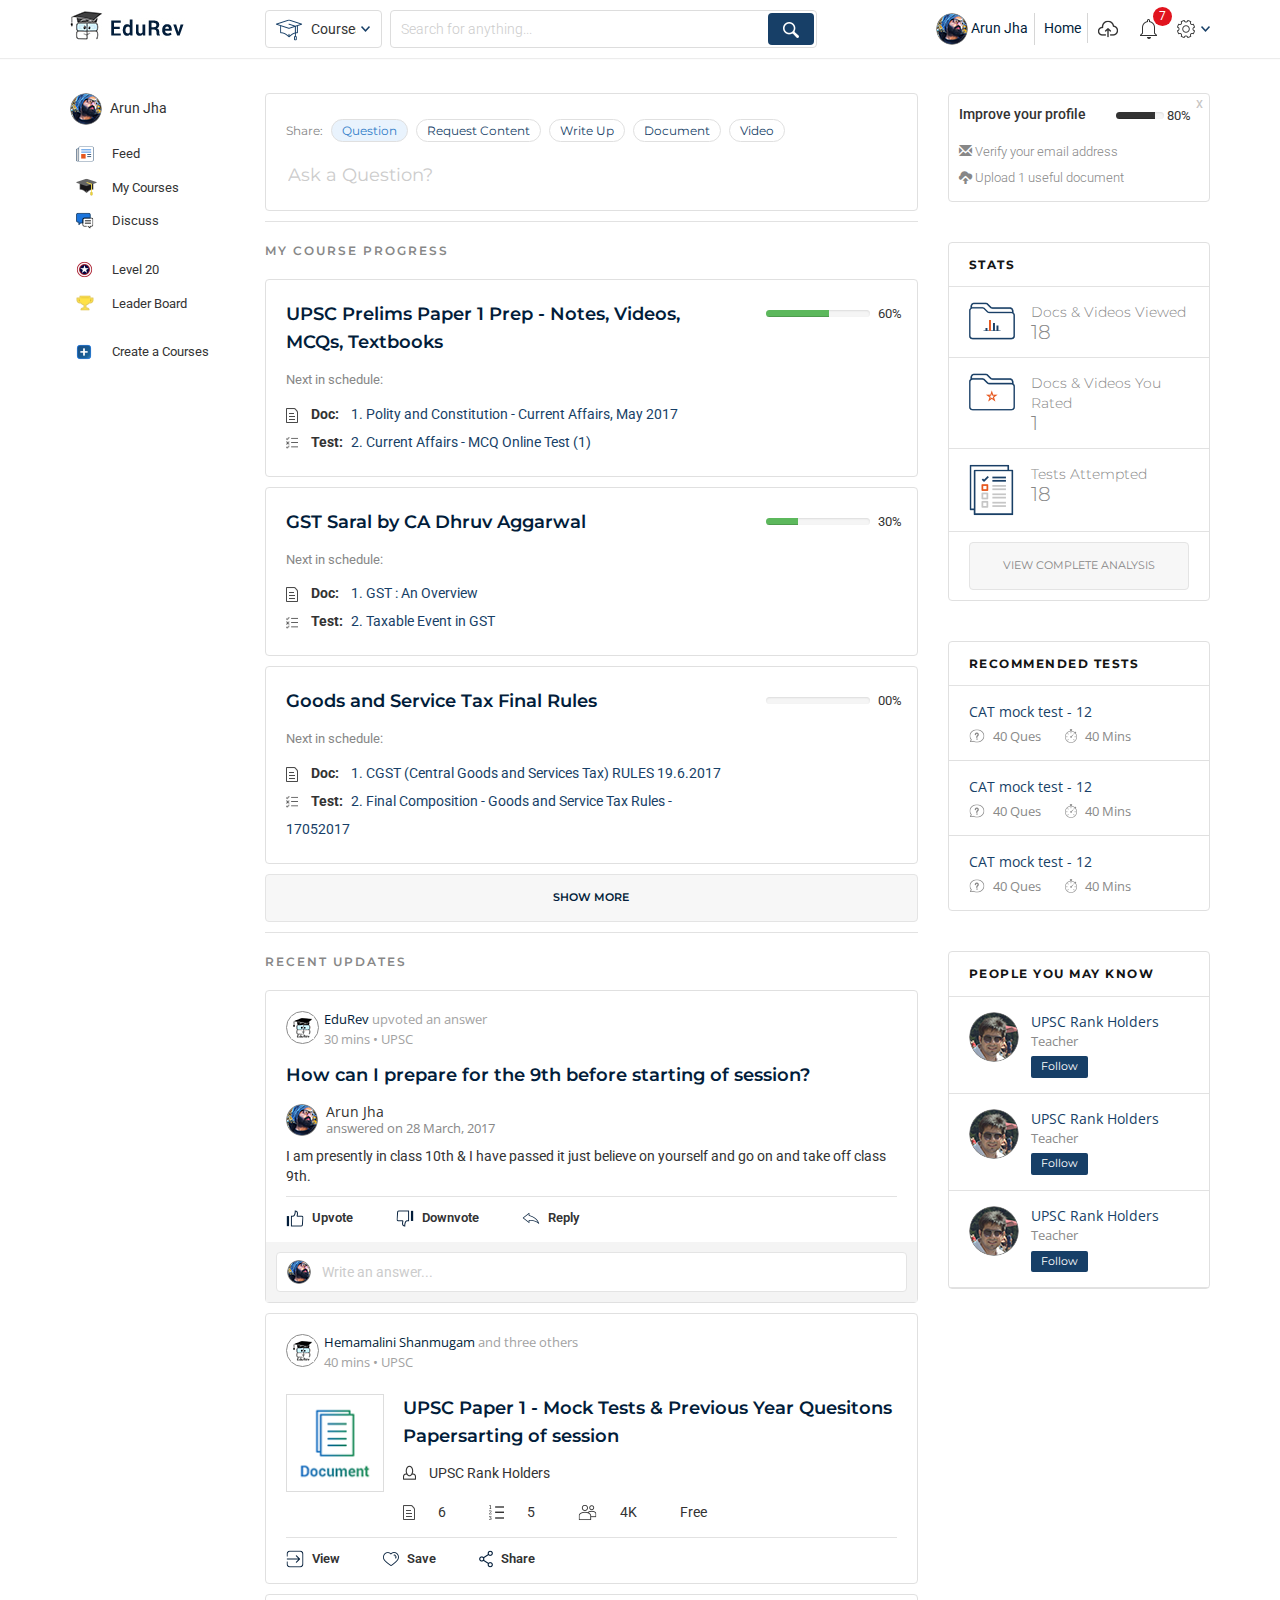
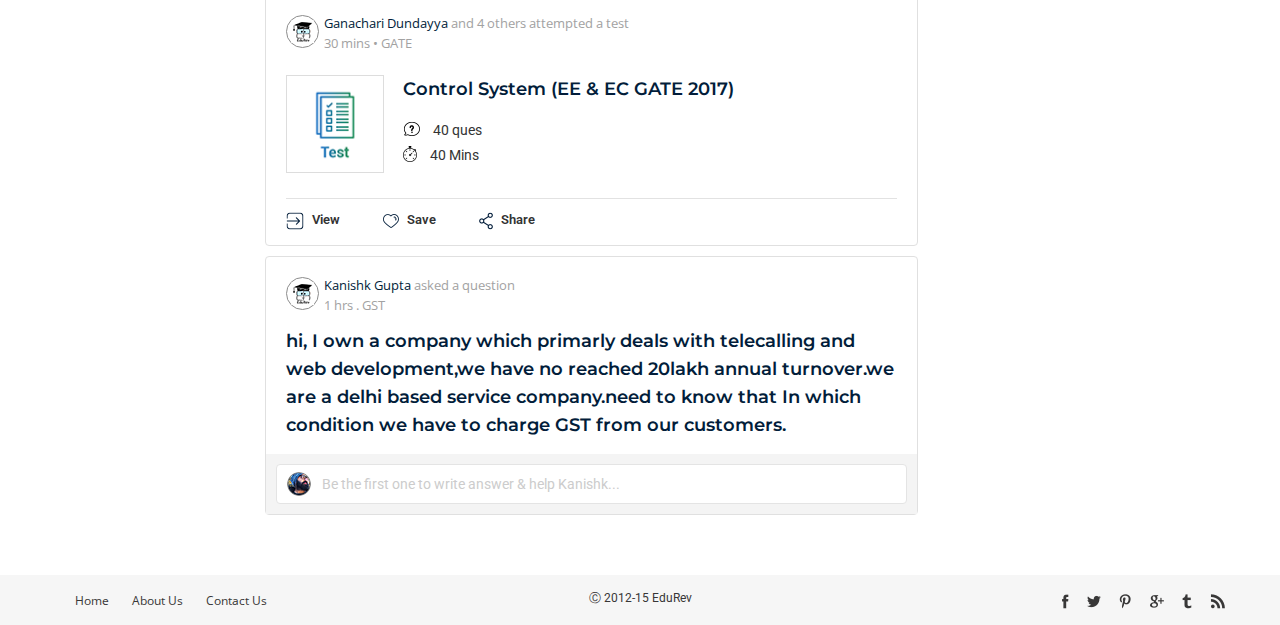
==== commit d3579875: "second submit" ====
--- a/index.html
+++ b/index.html
@@ -54,16 +54,72 @@
               <li id="noti_Container"> <div id="noti_Counter"></div>   
                    <div id="notifications">
                     
-                    <div style="height:300px;">
+                    <div style="height:auto;">
                       
-                     <div class="notificationBody">
-                        <div class="notificationLeftH">YOU AND FOLLOWING</div>
-                        <div class="notificationCentH">FOLLOW REQUEST</div>
+                     <div class="notificationBody row">
+                      <div class="col-xs-4">
+                        <div class="notificationLeftH">You and Following</div>
+                      </div>
+                      <div class="col-xs-8">
+                        <div class="mainBorder row">
+                          <div class="col-xs-6">
+                        <div class="notificationCentH"><span>&#xB7;</span> Follow Request</div>
+                      </div>
+                      <div class="col-xs-6">
                         <div class="notificationRightH">Mark all as read</div>
-                      <h3 class="accessible_elem" id="fbNotificationsJewelHeader">Notifications</h3>
+                      </div>
+                      </div>
+                    </div>
                       
                     </div>
-                    
+
+                    <div class="notificationItems">
+                      <div class="col-xs-2">
+                      <div class="notificationIcon"><img src="img/nIcon.png" alt="" /></div>
+                    </div>
+                    <div class="col-xs-10">
+                      <div class="notificationContent">
+                        <p><strong>Kunaal Satija</strong> started following you.<br /><small>Now</small></p>
+                      </div>
+                    </div>
+                      <div class="clear"></div>
+                    </div>
+                      
+                    <div class="notificationItems">
+                      <div class="col-xs-2">
+                      <div class="notificationIcon"><img src="img/nIcon2.png" alt="" /></div>
+                    </div>
+                    <div class="col-xs-10">
+                      <div class="notificationContent">
+                        <p><strong>Variya Harsh</strong> & <strong>Arpit Agrawal</strong> rated this video SQL for Beginners.<br /><small>5 mins ago</small></p>
+                      </div>
+                    </div>
+                      <div class="clear"></div>
+                    </div>
+
+                    <div class="notificationItems">
+                      <div class="col-xs-2">
+                      <div class="notificationIcon"><img src="img/nIcon3.png" alt="" /></div>
+                    </div>
+                    <div class="col-xs-10">
+                      <div class="notificationContent">
+                        <p><strong>Shobhit Jain</strong> rated this document <strong>DU B.COM Marketing Managment 480 Sem6, 2015 PAPER</strong><br /><small>15 mins ago</small></p>
+                      </div>
+                    </div>
+                      <div class="clear"></div>
+                    </div>
+
+                       <div class="notificationItems">
+                        <div class="col-xs-2">
+                      <div class="notificationIcon"><img src="img/nIcon4.png" alt="" /></div>
+                    </div>
+                    <div class="col-xs-10">
+                      <div class="notificationContent">
+                        <p>Welcome to <strong>EduRev</strong>, we will try our best to simplify and revolutionize education for you. Click on this notification to leave a feedback anytime. <strong>Happy e-studying.</strong></p>
+                      </div>
+                    </div>
+                      <div class="clear"></div>
+                    </div>
 
                     </div>
                     <div class="seeAll"><a href="#">See All</a></div>
@@ -108,11 +164,11 @@
               <div class="box_block">
                 <ul class="ed_askQuestion">
                   <li>Share:</li>
-                  <li class="active"><a href="#">Question</a></li>
-                  <li><a href="#">Request Content</a></li>
-                  <li><a href="#">Write Up</a></li>
-                  <li><a href="#">Document</a></li>
-                  <li><a href="#">Video</a></li>
+                  <li class="active"><a href="#"  data-toggle="modal" data-target="#myModal">Question</a></li>
+                  <li><a href="#"  data-toggle="modal" data-target="#myModal">Request Content</a></li>
+                  <li><a href="#"  data-toggle="modal" data-target="#myModal">Write Up</a></li>
+                  <li><a href="#"  data-toggle="modal" data-target="#myModal">Document</a></li>
+                  <li><a href="#"  data-toggle="modal" data-target="#myModal">Video</a></li>
                 </ul>
                 <div id="" class="question_box">
                   <input class="question_box_input" type="" name="" placeholder="Ask a Question?" data-toggle="modal" data-target="#myModal">
@@ -156,7 +212,7 @@
               <div class="box_block">
                 <div class="row">
                   <div class="col-sm-9 col-md-9">
-                    <h2>UPSC Prelims Paper 1 Prep - Notes, Videos, MCQs, Textbooks</h2>
+                    <h2 onclick="window.open('2.1.html', '_self')">UPSC Prelims Paper 1 Prep - Notes, Videos, MCQs, Textbooks</h2>
                     <span class="nextScheduleText">Next in schedule:</span>
                     <ul class="docList">
                       <li><img src="img/readnotpadicon.png" alt=""> <strong>Doc:</strong><span>1. Polity and Constitution - Current Affairs, May 2017</span></li>
@@ -477,6 +533,41 @@
     <script src="js/custom.js"></script>
 
 
-
+<!-- Modal -->
+<div id="myModalChoose" class="modal fade edurevModalChoose" role="dialog">
+  <div class="modal-dialog">
+
+    <!-- Modal content-->
+    <div class="modal-content">
+      <h4>Choose upto 5 courses for free!</h4>
+      <div class="modal-header">
+        <button type="button" class="close" data-dismiss="modal">&times;</button>
+       <div class="boxes row">
+        <p>SELECT A CATEGORY</p>
+        <div class="col-sm-4">
+         <div class="boxitems">
+           <input type="radio" id="exam1" name="radio-group">
+            <label for="exam1">Entrance Exams</label>
+         </div>
+       </div>
+       <div class="col-sm-4">
+         <div class="boxitems">
+           <input type="radio" id="exam2" name="radio-group" checked>
+            <label for="exam2">Class 5 - Class 12</label>
+         </div>
+       </div>
+       <div class="col-sm-4">
+         <div class="boxitems">
+            <input type="radio" id="exam3" name="radio-group">
+            <label for="exam3">Other Topics</label>
+         </div>
+       </div>
+       </div>
+      </div>
+  </div>
+</div>
+<script type="text/javascript">
+  
+</script>
   </body>
 </html>--- a/css/style.css
+++ b/css/style.css
@@ -61,7 +61,7 @@
 font-weight: 600; text-transform: uppercase; letter-spacing:2px; }
 
 .box_block { border: 1px solid #e0e0e0; padding: 20px; border-radius: 4px; margin-bottom: 10px; }
-.box_block h2 { font-size: 18px;color: #021d3a;font-family: 'Montserrat', sans-serif; font-weight: 600;line-height: 28px; padding-bottom: 15px;  }
+.box_block h2 { font-size: 18px;color: #021d3a;font-family: 'Montserrat', sans-serif; font-weight: 600;line-height: 28px; padding-bottom: 15px;cursor: pointer;}
 .box_block .nextScheduleText {display: block; font-size: 13px; color: #878787;padding-bottom: 10px; }
 .box_block .docList { margin: 0px; }
 .box_block .docList li { display: block; line-height: 28px; font-size: 14px; }
@@ -178,7 +178,7 @@
 .ed_main .ed_header .courses_dropDown .courses_img { display: none;}
 .ed_main .ed_header .courses_dropDown select { padding-left: 10px; width: 24%; } 
 .ed_main .ed_header .courses_dropDown input { width: 74%; }
-.ed_main .ed_header .courses_dropDown .search_btn { right: 3px; }
+.ed_main .ed_header .courses_dropDown .search_btn { right: 20px; }
 .ed_main .ed_header { padding: 8px 0px; box-shadow: 0px 2px 3px #ececec; }
 .box_block { padding: 15px 15px 0 15px; }
 .ed_mid_box .ed_askQuestion li { margin-bottom: 8px; }
@@ -233,7 +233,11 @@
 
 @media(max-width: 390px){
   .ed_main .ed_header .courses_dropDown input { width: 73%; }
-
+ 
+
+}
+@media(max-width: 512px){
+   .ed_main .ed_header .courses_dropDown .search_btn{right: 12px;}
 }
 @media(max-width: 992px){
   .ed_main .ed_header .courses_dropDown input{    width: 72%;}
@@ -263,8 +267,7 @@
     padding: 10px 40px;
     font-family: 'Montserrat', sans-serif;
     border: 0px;
-    border-radius: 2px;
-    font-weight: 500;
+    font-weight: 100;
     border-radius: 5px;
   }
 
@@ -280,19 +283,22 @@
         font-weight:normal;
         padding:1px 3px;
         margin:-8px 0 0 25px;
-        border-radius:2px;
-        -moz-border-radius:2px; 
-        -webkit-border-radius:2px;
+        border-radius:100%;
+        -moz-border-radius:100%; 
+        -webkit-border-radius:100%;
         z-index:1;
+        width: 19px;
+      text-align: center;
+
     }
         
     /* THE NOTIFICAIONS WINDOW. THIS REMAINS HIDDEN WHEN THE PAGE LOADS. */
     #notifications {
         display:none;
-        width:430px;
+        width:413px;
         position:absolute;
         top:48px;
-        left:0;
+        left:-333px;
         background:#FFF;
         border:solid 1px rgba(100, 100, 100, .20);
         -webkit-box-shadow:0 3px 8px rgba(0, 0, 0, .20);
@@ -308,7 +314,7 @@
         border:10px solid #CCC;
         border-color:transparent transparent #FFF;
         margin-top:-20px;
-        margin-left: 304px;
+        margin-left: 339px;
     }
         
    
@@ -320,6 +326,7 @@
         font-weight:bold;
         border-top:solid 1px rgba(100, 100, 100, .30);
         text-align:center;
+        margin-top: 25px;
     }
     .seeAll a {
         color:#3b5998;
@@ -329,6 +336,73 @@
         color:#3b5998;
         text-decoration:underline;
     }
-
- #noti_Container #notifications .notificationBody div{float: left;font-family: 'Montserrat', sans-serif;font-size: 12px;padding: 5px;}
- #noti_Container #notifications .notificationBody div.notificationCentH{border-bottom: 1pt solid #878787;border-left: 1pt solid #878787; }+#noti_Container{position: relative;}
+ #noti_Container #notifications .notificationBody div{font-family: 'Montserrat', sans-serif;font-size: 11px;padding: 5px;font-weight: 500;}
+ #noti_Container #notifications .notificationBody div.notificationCentH{font-weight: 500;color: #878787;    text-align: left;cursor: pointer;text-transform: uppercase;}
+ #noti_Container #notifications .notificationBody div.notificationCentH span{color: #ff9900;font-size: 18px;font-size: 23px;line-height: 12px;vertical-align: middle;}
+ #noti_Container #notifications .notificationBody .mainBorder{border-bottom: solid 1px rgba(100, 100, 100, .30);border-left: solid 1px rgba(100, 100, 100, .30);margin-top: -0px;
+    margin-right: -1px;}
+#noti_Container #notifications .notificationBody div.notificationRightH{}
+ #noti_Container #notifications .row{margin: 0px;}
+ #noti_Container #notifications .row .col-xs-4, #noti_Container #notifications .row .col-xs-6, #noti_Container #notifications .row .col-xs-8{padding: 0px;}
+ #noti_Container #notifications .notificationBody .notificationLeftH{text-align: left;padding: 10px 7px;font-weight: 500;text-transform: uppercase;}
+ #noti_Container #notifications .notificationItems{border-bottom: solid 1px rgba(100, 100, 100, .30);    padding: 10px;}
+ #noti_Container #notifications .notificationItems .notificationIcon{float: left;}
+ #noti_Container #notifications .notificationItems .notificationIcon img{width: 50px;height: 50px;border-radius: 100%;border:solid 1px rgba(100, 100, 100, .30);}
+ #noti_Container #notifications .notificationItems .notificationContent{text-align: left;}
+ #noti_Container #notifications .notificationItems .notificationContent small{float: left;color: #878787;}
+.clear{clear:both;}
+@media (max-width: 770px){
+  #notifications{left: -253px;width: 280px;}
+  #noti_Container #notifications .notificationBody .notificationLeftH{font-size: 9px;text-align: center;text-transform: none;}
+  #noti_Container #notifications .notificationBody div.notificationRightH{font-size: 9px;text-align: center;text-transform: none;}
+  #notifications:before{margin-left: 256px;}
+  #noti_Container #notifications .notificationItems .notificationIcon img{    width: 35px;height: 35px;}
+  #noti_Container #notifications .notificationItems .notificationContent p{font-size: 12px;line-height: 1.2em;}
+  #noti_Container #notifications .notificationBody div.notificationCentH{text-transform: none;}
+}
+
+/* Course Choose Modal */
+#myModalChoose.edurevModalChoose h4{text-align: left;padding: 20px 30px;background: #f7f7f7;font-size: 16px;}
+#myModalChoose.edurevModalChoose button.close{position: absolute;top: 0;right: 0;padding: 10px!important;}
+#myModalChoose.edurevModalChoose .boxes{padding: 0px 20px 80px 14px;}
+#myModalChoose.edurevModalChoose .boxes p{margin-left: 15px;font-weight: 500;margin-bottom: 10px;}
+#myModalChoose.edurevModalChoose .boxes .boxitems{border: solid 1px rgba(100, 100, 100, .30);padding: 15px 10px;margin-top: 10px;}
+#myModalChoose.edurevModalChoose .boxes .boxitems label{font-weight: 500;cursor: pointer;}
+#myModalChoose.edurevModalChoose .boxes .boxitems [type="radio"]:checked, #myModalChoose.edurevModalChoose .boxes .boxitems [type="radio"]:not(:checked) {position: absolute;left: -9999px;}
+#myModalChoose.edurevModalChoose .boxes .boxitems [type="radio"]:checked + label, #myModalChoose.edurevModalChoose .boxes .boxitems [type="radio"]:not(:checked) + label{position: relative;padding-left: 20px;cursor: pointer;line-height: 20px;display: inline-block;color: #666;}
+#myModalChoose.edurevModalChoose .boxes .boxitems [type="radio"]:checked + label:before,
+#myModalChoose.edurevModalChoose .boxes .boxitems [type="radio"]:not(:checked) + label:before {
+    content: '';
+    position: absolute;
+    left: 0;
+    top: 4px;
+    width: 10px;
+    height: 10px;
+    border: 1px solid #f78e11;
+    border-radius: 100%;
+    background: #fff;
+}
+#myModalChoose.edurevModalChoose .boxes .boxitems [type="radio"]:checked + label:after,
+#myModalChoose.edurevModalChoose .boxes .boxitems [type="radio"]:not(:checked) + label:after {
+    content: '';
+    width: 8px;
+    height: 8px;
+    background: #F87DA9;
+    position: absolute;
+    top: 5px;
+    left: 1px;
+    border-radius: 100%;
+    -webkit-transition: all 0.2s ease;
+    transition: all 0.2s ease;
+}
+#myModalChoose.edurevModalChoose .boxes .boxitems [type="radio"]:not(:checked) + label:after {
+    opacity: 0;
+    -webkit-transform: scale(0);
+    transform: scale(0);
+}
+#myModalChoose.edurevModalChoose .boxes .boxitems [type="radio"]:checked + label:after {
+    opacity: 1;
+    -webkit-transform: scale(1);
+    transform: scale(1);
+} 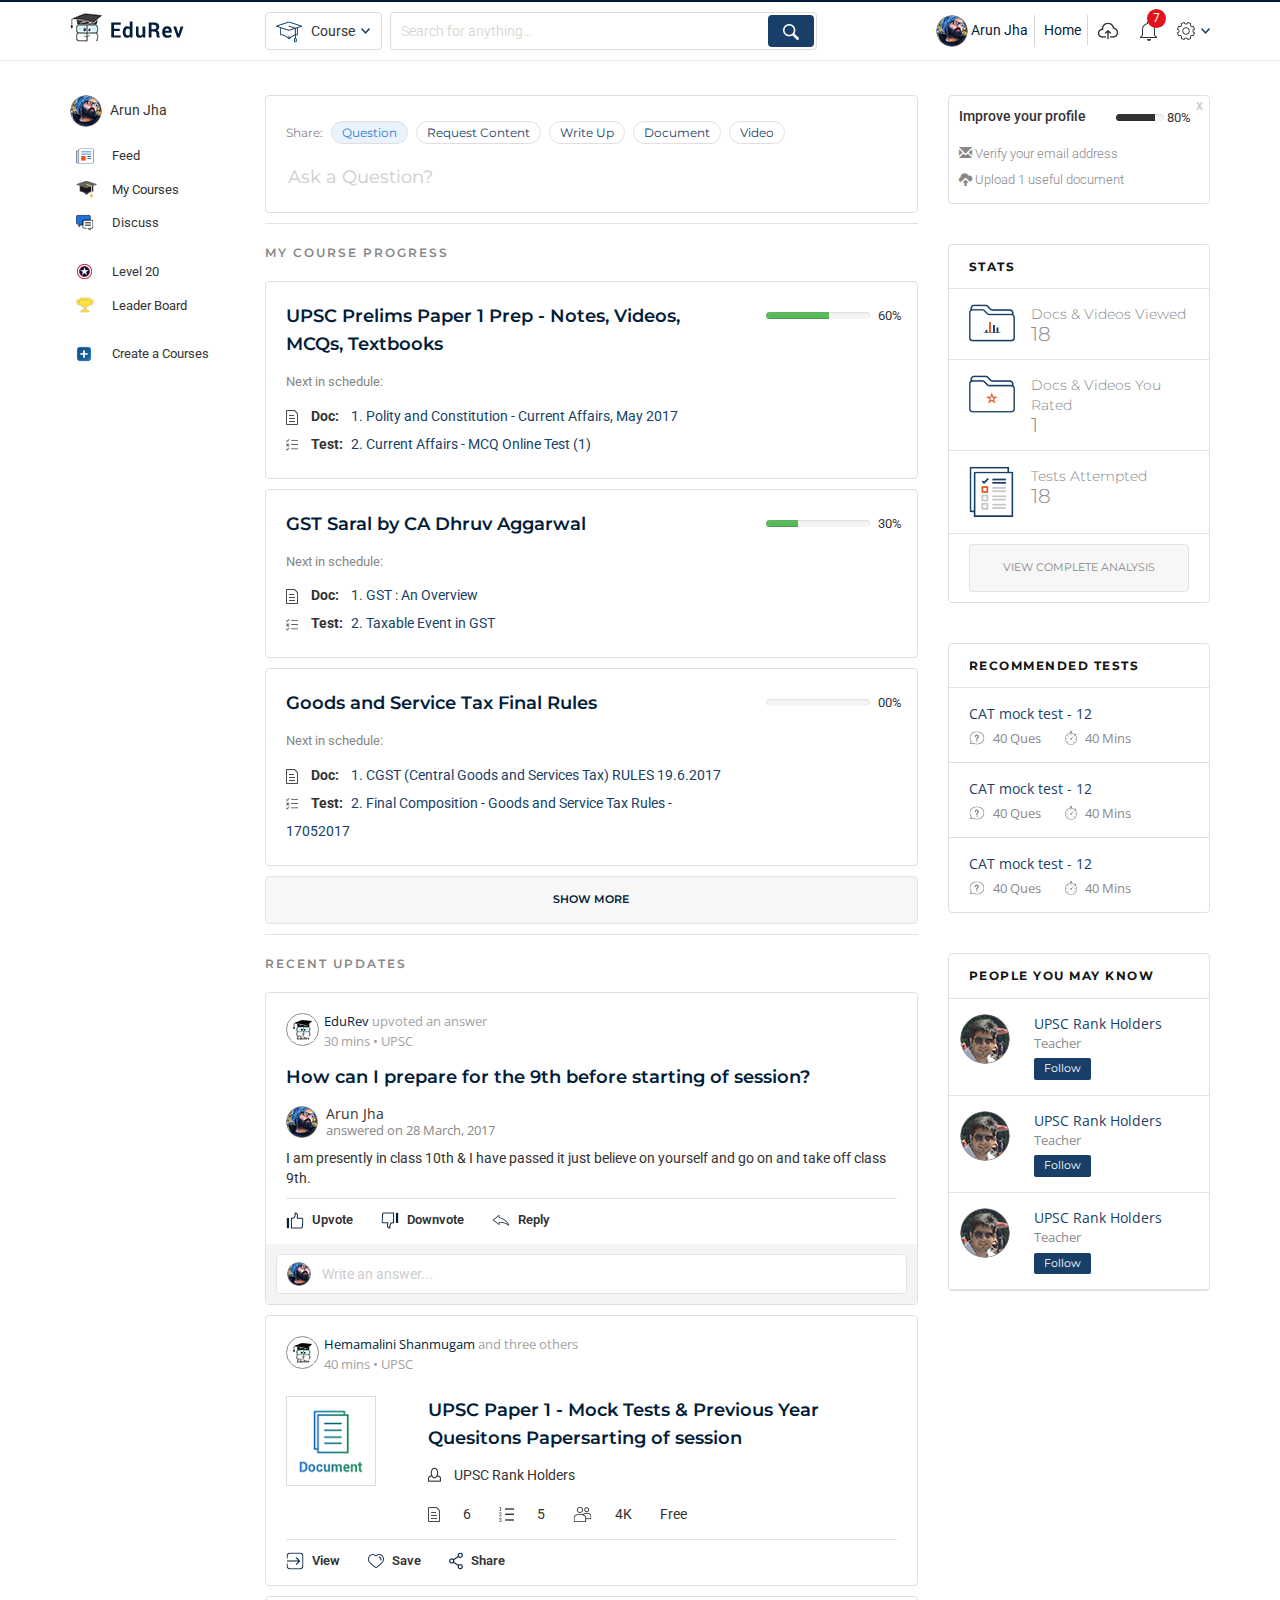
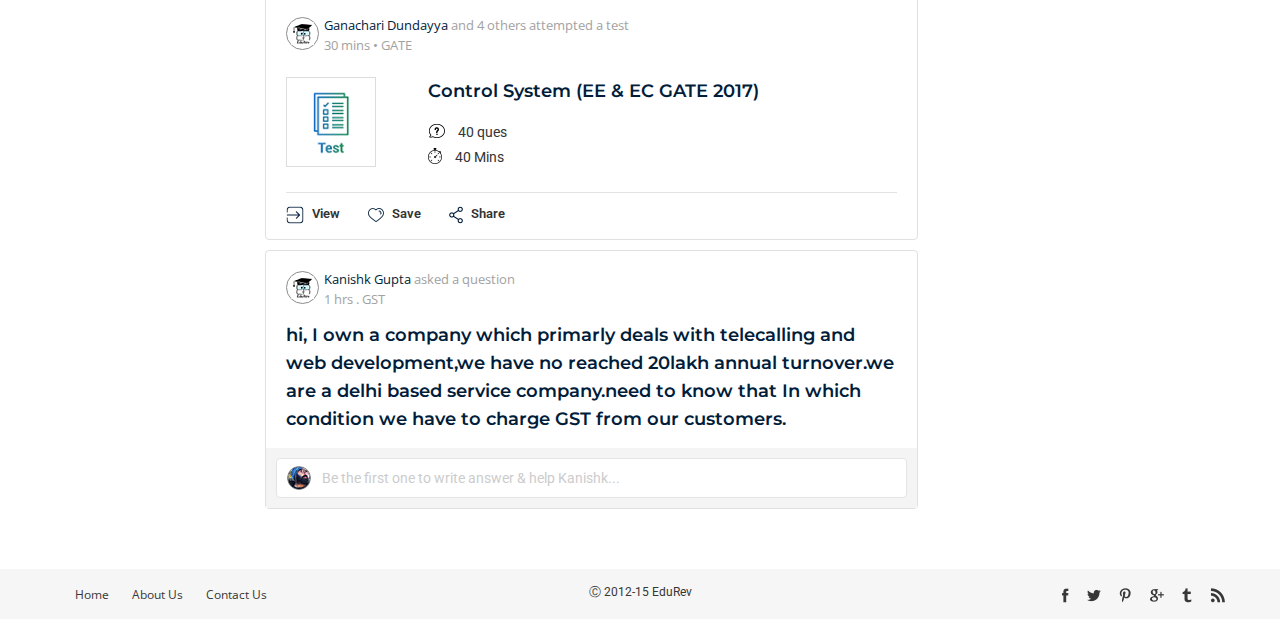
==== commit 2ddbbf5d: "Commit" ====
--- a/index.html
+++ b/index.html
@@ -1,573 +1,551 @@
-<!DOCTYPE html>
+﻿<!DOCTYPE html>
 <html lang="en">
-  <head>
+<head>
     <meta charset="utf-8">
     <meta http-equiv="X-UA-Compatible" content="IE=edge">
     <meta name="viewport" content="width=device-width, initial-scale=1">
     <title>Welcome to Edurev</title>
-
     <link href="https://fonts.googleapis.com/css?family=Montserrat:300,400,500,600,700" rel="stylesheet">
     <link href="https://fonts.googleapis.com/css?family=Roboto:300,400,500,700" rel="stylesheet">
     <link href="https://fonts.googleapis.com/css?family=Open+Sans:300,400,600,700" rel="stylesheet">
-
     <!-- Bootstrap -->
     <link href="css/bootstrap.min.css" rel="stylesheet">
     <link href="css/style.css" rel="stylesheet">
-
     <!-- HTML5 Shim and Respond.js IE8 support of HTML5 elements and media queries -->
     <!-- WARNING: Respond.js doesn't work if you view the page via file:// -->
     <!--[if lt IE 9]>
       <script src="https://oss.maxcdn.com/html5shiv/3.7.2/html5shiv.min.js"></script>
       <script src="https://oss.maxcdn.com/respond/1.4.2/respond.min.js"></script>
     <![endif]-->
-  </head>
-  <body>
+</head>
+<body>
     <div class="ed_main">
-      <div class="ed_header">
-        <div class="container">
-          <div class="col-sm-2 col-md-2">
-            <a class="ed_clickBtn" onclick="openNav()">
-              <span></span>
-              <span></span>
-              <span></span>
-            </a><!--ed_clickBtn-->
-            <a href="#"><img src="img/logo.jpg" alt="logo" ></a>
-          </div>
-          <div class="col-sm-5 col-md-6">
-            <div class="courses_dropDown">
-            <select>
-              <option>Courses</option>
-              <option>Courses</option>
-              <option>Courses</option>
-              <option>Courses</option>
-            </select>
-            <span class="courses_img"><img src="img/courses-img.png" alt="" class="img-responsive"></span>
-            <input type="" name="" placeholder="Search for anything...">
-            <button class="search_btn"><img src="img/search-icon.png" alt=""></button>
-            </div><!--courses_dropDown-->
-          </div><!--col-sm-7 col-md-7-->
-          <div class="col-sm-5 col-md-4">
-            <ul class="ed_top_link">
-              <li class="mobileDisplay"><a href="#" class="topLinkBorder"><img class="profileIMG" src="img/profile-img.png" alt=""> Arun Jha</a></li>
-              <li class="mobileDisplay"><a href="#" class="topLinkBorder">Home</a></li>
-              <li><a href="#"><img src="img/upload-img.png" alt=""></a></li>
-              <li id="noti_Container"> <div id="noti_Counter"></div>   
-                   <div id="notifications">
-                    
-                    <div style="height:auto;">
-                      
-                     <div class="notificationBody row">
-                      <div class="col-xs-4">
-                        <div class="notificationLeftH">You and Following</div>
-                      </div>
-                      <div class="col-xs-8">
-                        <div class="mainBorder row">
-                          <div class="col-xs-6">
-                        <div class="notificationCentH"><span>&#xB7;</span> Follow Request</div>
-                      </div>
-                      <div class="col-xs-6">
-                        <div class="notificationRightH">Mark all as read</div>
-                      </div>
-                      </div>
+        <div class="ed_header">
+            <div class="container">
+                <div class="col-sm-2 col-md-2">
+                    <a class="ed_clickBtn" onclick="openNav()">
+                        <span></span>
+                        <span></span>
+                        <span></span>
+                    </a><!--ed_clickBtn-->
+                    <a href="#"><img src="img/logo.jpg" alt="logo"></a>
+                </div>
+                <div class="col-sm-5 col-md-6">
+                    <div class="courses_dropDown">
+
+
+                        <select>
+                              <option>Courses</option>
+                            <option>Courses</option>
+                            <option>Courses</option>
+                            <option>Courses</option>
+                        </select>
+                        <span class="courses_img"><img src="img/courses-img.png" alt="" class="img-responsive"></span>
+                        <input type="" name="" placeholder="Search for anything...">
+                        <button class="search_btn"><img src="img/search-icon.png" alt=""></button>
+                    </div><!--courses_dropDown-->
+                </div><!--col-sm-7 col-md-7-->
+                <div class="col-sm-5 col-md-4">
+                    <ul class="ed_top_link">
+                        <li class="mobileDisplay"><a href="6_my_profile.html" class="topLinkBorder"><img class="profileIMG" src="img/profile-img.png" alt=""> Arun Jha</a></li>
+                        <li class="mobileDisplay"><a href="index.html" class="topLinkBorder">Home</a></li>
+                        <li><a href="#"><img src="img/upload-img.png" alt=""></a></li>
+                        <li id="noti_Container">
+                            <div id="noti_Counter"></div>
+                            <div id="notifications">
+
+                                <div style="height:auto;">
+
+                                    <div class="notificationBody row">
+                                        <div class="col-xs-4">
+                                            <div class="notificationLeftH">You and Following</div>
+                                        </div>
+                                        <div class="col-xs-8">
+                                            <div class="mainBorder row">
+                                                <div class="col-xs-6">
+                                                    <div class="notificationCentH"><span>&#xB7;</span> Follow Request</div>
+                                                </div>
+                                                <div class="col-xs-6">
+                                                    <div class="notificationRightH">Mark all as read</div>
+                                                </div>
+                                            </div>
+                                        </div>
+
+                                    </div>
+                                    <div class="notificationItems">
+                                        <div class="col-xs-2">
+                                            <div class="notificationIcon"><img src="img/nIcon.png" alt="" /></div>
+                                        </div>
+                                        <div class="col-xs-10">
+                                            <div class="notificationContent">
+                                                <p><strong>Kunaal Satija</strong> started following you.<br /><small>Now</small></p>
+                                            </div>
+                                        </div>
+                                        <div class="clear"></div>
+                                    </div>
+
+                                    <div class="notificationItems">
+                                        <div class="col-xs-2">
+                                            <div class="notificationIcon"><img src="img/nIcon2.png" alt="" /></div>
+                                        </div>
+                                        <div class="col-xs-10">
+                                            <div class="notificationContent">
+                                                <p><strong>Variya Harsh</strong> & <strong>Arpit Agrawal</strong> rated this video SQL for Beginners.<br /><small>5 mins ago</small></p>
+                                            </div>
+                                        </div>
+                                        <div class="clear"></div>
+                                    </div>
+                                    <div class="notificationItems">
+                                        <div class="col-xs-2">
+                                            <div class="notificationIcon"><img src="img/nIcon3.png" alt="" /></div>
+                                        </div>
+                                        <div class="col-xs-10">
+                                            <div class="notificationContent">
+                                                <p><strong>Shobhit Jain</strong> rated this document <strong>DU B.COM Marketing Managment 480 Sem6, 2015 PAPER</strong><br /><small>15 mins ago</small></p>
+                                            </div>
+                                        </div>
+                                        <div class="clear"></div>
+                                    </div>
+                                    <div class="notificationItems">
+                                        <div class="col-xs-2">
+                                            <div class="notificationIcon"><img src="img/nIcon4.png" alt="" /></div>
+                                        </div>
+                                        <div class="col-xs-10">
+                                            <div class="notificationContent">
+                                                <p>Welcome to <strong>EduRev</strong>, we will try our best to simplify and revolutionize education for you. Click on this notification to leave a feedback anytime. <strong>Happy e-studying.</strong></p>
+                                            </div>
+                                        </div>
+                                        <div class="clear"></div>
+                                    </div>
+                                </div>
+                                <div class="seeAll"><a href="#">See All</a></div>
+                            </div>
+                            <a href="#"><img src="img/notification-img.png" alt="" id="noti_Button"></a>
+
+                        </li>
+                        <li class="mobileDisplay"><a href="#" style="padding-right: 0px;"><img src="img/setting-img.png" alt=""></a></li>
+                    </ul>
+                </div><!--col-sm-3 col-md-3-->
+            </div><!--container-->
+
+        </div><!--ed_header end-->
+        <div class="ed_container">
+            <div class="container">
+                <div class="col-sm-3 col-md-2">
+                    <div class="ed_left_menu sidenav" id="mySidenav">
+                        <a href="javascript:void(0)" class="closebtn" onclick="closeNav()">&times;</a>
+                        <div class="left_profile">
+                            <span><img class="profileIMG" src="img/profile-img.png" alt=""></span>
+                            <span class="profile_name">Arun Jha</span>
+                        </div>
+                        <ul class="ed_left_link">
+                            <li><a href="#"><span><img src="img/lfticon01.png" alt=""></span> Feed</a></li>
+                            <li><a href="#"><span><img src="img/lfticon02.png" alt=""></span> My Courses</a></li>
+                            <li><a href="#"><span><img src="img/lfticon03.png" alt=""></span> Discuss</a></li>
+                        </ul>
+                        <ul class="ed_left_link">
+                            <li><a href="#"><span><img src="img/lfticon04.png" alt=""></span> Level 20</a></li>
+                            <li><a href="#"><span><img src="img/lfticon05.png" alt=""></span> Leader Board</a></li>
+                        </ul>
+                        <ul class="ed_left_link">
+                            <li><a href="#"><span><img src="img/lfticon06.png" alt=""></span> Create a Courses</a></li>
+                        </ul>
                     </div>
-                      
-                    </div>
-
-                    <div class="notificationItems">
-                      <div class="col-xs-2">
-                      <div class="notificationIcon"><img src="img/nIcon.png" alt="" /></div>
-                    </div>
-                    <div class="col-xs-10">
-                      <div class="notificationContent">
-                        <p><strong>Kunaal Satija</strong> started following you.<br /><small>Now</small></p>
-                      </div>
-                    </div>
-                      <div class="clear"></div>
-                    </div>
-                      
-                    <div class="notificationItems">
-                      <div class="col-xs-2">
-                      <div class="notificationIcon"><img src="img/nIcon2.png" alt="" /></div>
-                    </div>
-                    <div class="col-xs-10">
-                      <div class="notificationContent">
-                        <p><strong>Variya Harsh</strong> & <strong>Arpit Agrawal</strong> rated this video SQL for Beginners.<br /><small>5 mins ago</small></p>
-                      </div>
-                    </div>
-                      <div class="clear"></div>
-                    </div>
-
-                    <div class="notificationItems">
-                      <div class="col-xs-2">
-                      <div class="notificationIcon"><img src="img/nIcon3.png" alt="" /></div>
-                    </div>
-                    <div class="col-xs-10">
-                      <div class="notificationContent">
-                        <p><strong>Shobhit Jain</strong> rated this document <strong>DU B.COM Marketing Managment 480 Sem6, 2015 PAPER</strong><br /><small>15 mins ago</small></p>
-                      </div>
-                    </div>
-                      <div class="clear"></div>
-                    </div>
-
-                       <div class="notificationItems">
-                        <div class="col-xs-2">
-                      <div class="notificationIcon"><img src="img/nIcon4.png" alt="" /></div>
-                    </div>
-                    <div class="col-xs-10">
-                      <div class="notificationContent">
-                        <p>Welcome to <strong>EduRev</strong>, we will try our best to simplify and revolutionize education for you. Click on this notification to leave a feedback anytime. <strong>Happy e-studying.</strong></p>
-                      </div>
-                    </div>
-                      <div class="clear"></div>
-                    </div>
-
-                    </div>
-                    <div class="seeAll"><a href="#">See All</a></div>
                 </div>
-                <a href="#"><img src="img/notification-img.png" alt="" id="noti_Button"></a>
-
-                
-
-              </li>
-              <li class="mobileDisplay"><a href="#" style="padding-right: 0px;"><img src="img/setting-img.png" alt=""></a></li>
-            </ul>
-          </div><!--col-sm-3 col-md-3-->
-        </div><!--container-->
-
-
-      </div><!--ed_header end-->
-      <div class="ed_container">
-        <div class="container">
-          <div class="col-sm-2 col-md-2">
-            <div class="ed_left_menu sidenav" id="mySidenav">
-              <a href="javascript:void(0)" class="closebtn" onclick="closeNav()">&times;</a>
-              <div class="left_profile">
-                <span><img class="profileIMG" src="img/profile-img.png" alt=""></span>
-                <span class="profile_name">Arun Jha</span>
-              </div>
-              <ul class="ed_left_link">
-                <li><a href="#"><span><img src="img/lfticon01.png" alt=""></span> Feed</a></li>
-                <li><a href="#"><span><img src="img/lfticon02.png" alt=""></span> My Courses</a></li>
-                <li><a href="#"><span><img src="img/lfticon03.png" alt=""></span> Discuss</a></li>
-              </ul>
-              <ul class="ed_left_link">
-                <li><a href="#"><span><img src="img/lfticon04.png" alt=""></span> Level 20</a></li>
-                <li><a href="#"><span><img src="img/lfticon05.png" alt=""></span> Leader Board</a></li>
-              </ul>
-              <ul class="ed_left_link">
-                <li><a href="#"><span><img src="img/lfticon06.png" alt=""></span> Create a Courses</a></li>
-              </ul>
-            </div>
-          </div>
-          <div class="col-sm-7 col-md-7">
-            <div class="ed_mid_box">
-              <div class="box_block">
-                <ul class="ed_askQuestion">
-                  <li>Share:</li>
-                  <li class="active"><a href="#"  data-toggle="modal" data-target="#myModal">Question</a></li>
-                  <li><a href="#"  data-toggle="modal" data-target="#myModal">Request Content</a></li>
-                  <li><a href="#"  data-toggle="modal" data-target="#myModal">Write Up</a></li>
-                  <li><a href="#"  data-toggle="modal" data-target="#myModal">Document</a></li>
-                  <li><a href="#"  data-toggle="modal" data-target="#myModal">Video</a></li>
-                </ul>
-                <div id="" class="question_box">
-                  <input class="question_box_input" type="" name="" placeholder="Ask a Question?" data-toggle="modal" data-target="#myModal">
-
-<!-- Modal -->
-<div id="myModal" class="modal fade edurevModal" role="dialog">
-  <div class="modal-dialog">
-
-    <!-- Modal content-->
-    <div class="modal-content">
-      <div class="modal-header">
-        <button type="button" class="close" data-dismiss="modal">&times;</button>
-        <ul class="ed_askQuestion">
-                  <li>Share:</li>
-                  <li class="active"><a href="#">Question</a></li>
-                  <li><a href="#">Request Content</a></li>
-                  <li><a href="#">Write Up</a></li>
-                  <li><a href="#">Document</a></li>
-                  <li><a href="#">Video</a></li>
-                </ul>
-                <p class="mText">Ask a question?</p>
-                 <input class="question_box_input" type="" name="" placeholder="Ex: how to start a day?">
-      </div>
-      <div class="modal-body">
-      <p class="mText">Tags</p>
-      <p class="mBlurText">Ex: Sciences, Math, CBSE, IIT...</p>
-      </div>
-      <div class="modal-footer">
-        <button type="button" class="btn btn-default submitButton" data-dismiss="modal">Submit</button>
-      </div>
-    </div>
-
-  </div>
-</div>
-
-
-                </div><!--question_box-->
-              </div><!--box_block-->
-              <div class="lineBox"></div><!--lineBox-->
-              <div class="hdnBox">my course progress</div><!--hdnBox-->
-              <div class="box_block">
-                <div class="row">
-                  <div class="col-sm-9 col-md-9">
-                    <h2 onclick="window.open('2.1.html', '_self')">UPSC Prelims Paper 1 Prep - Notes, Videos, MCQs, Textbooks</h2>
-                    <span class="nextScheduleText">Next in schedule:</span>
-                    <ul class="docList">
-                      <li><img src="img/readnotpadicon.png" alt=""> <strong>Doc:</strong><span>1. Polity and Constitution - Current Affairs, May 2017</span></li>
-                      <li><img src="img/threelineicon.png" alt=""> <strong>Test:</strong><span>2. Current Affairs - MCQ Online Test (1)</span></li>
-                    </ul>
-                  </div>
+                <div class="col-sm-6 col-md-7">
+                    <div class="ed_mid_box">
+                        <div class="box_block">
+                            <ul class="ed_askQuestion">
+                                <li>Share:</li>
+                                <li class="active"><a href="#" data-toggle="modal" data-target="#myModal">Question</a></li>
+                                <li><a href="#" data-toggle="modal" data-target="#myModal">Request Content</a></li>
+                                <li><a href="#" data-toggle="modal" data-target="#myModal">Write Up</a></li>
+                                <li><a href="#" data-toggle="modal" data-target="#myModal">Document</a></li>
+                                <li><a href="#" data-toggle="modal" data-target="#myModal">Video</a></li>
+                            </ul>
+                            <div id="" class="question_box">
+                                <input class="question_box_input" type="" name="" placeholder="Ask a Question?" data-toggle="modal" data-target="#myModal">
+                                <!-- Modal -->
+                                <div id="myModal" class="modal fade edurevModal" role="dialog">
+                                    <div class="modal-dialog">
+                                        <!-- Modal content-->
+                                        <div class="modal-content">
+                                            <div class="modal-header">
+                                                <button type="button" class="close" data-dismiss="modal">&times;</button>
+                                                <ul class="ed_askQuestion">
+                                                    <li>Share:</li>
+                                                    <li class="active"><a href="#">Question</a></li>
+                                                    <li><a href="#">Request Content</a></li>
+                                                    <li><a href="#">Write Up</a></li>
+                                                    <li><a href="#">Document</a></li>
+                                                    <li><a href="#">Video</a></li>
+                                                </ul>
+                                                <p class="mText">Ask a question?</p>
+                                                <input class="question_box_input" type="" name="" placeholder="Ex: how to start a day?">
+                                            </div>
+                                            <div class="modal-body">
+                                                <p class="mText">Tags</p>
+                                                <p class="mBlurText">Ex: Sciences, Math, CBSE, IIT...</p>
+                                            </div>
+                                            <div class="modal-footer">
+                                                <button type="button" class="btn btn-default submitButton" data-dismiss="modal">Submit</button>
+                                            </div>
+                                        </div>
+                                    </div>
+                                </div>
+
+                            </div><!--question_box-->
+                        </div><!--box_block-->
+                        <div class="lineBox"></div><!--lineBox-->
+                        <div class="hdnBox">my course progress</div><!--hdnBox-->
+                        <div class="box_block">
+                            <div class="row">
+                                <div class="col-sm-9 col-md-9">
+                                    <h2 onclick="window.open('2.2.html', '_self')">UPSC Prelims Paper 1 Prep - Notes, Videos, MCQs, Textbooks</h2>
+                                    <span class="nextScheduleText">Next in schedule:</span>
+                                    <ul class="docList">
+                                        <li><img src="img/readnotpadicon.png" alt=""> <strong>Doc:</strong><span>1. Polity and Constitution - Current Affairs, May 2017</span></li>
+                                        <li><img src="img/threelineicon.png" alt=""> <strong>Test:</strong><span>2. Current Affairs - MCQ Online Test (1)</span></li>
+                                    </ul>
+                                </div>
+                                <div class="col-sm-3 col-md-3">
+                                    <div class="progress">
+                                        <div class="progress-bar progress-bar-success" role="progressbar" aria-valuenow="60" aria-valuemin="0" aria-valuemax="100" style="width: 60%;">
+                                        </div>
+                                        <span class="progress-per">60%</span>
+                                    </div>
+                                </div>
+                            </div><!--row-->
+                        </div><!--box_block-->
+                        <div class="box_block">
+                            <div class="row">
+                                <div class="col-sm-9 col-md-9">
+                                    <h2>GST Saral by CA Dhruv Aggarwal</h2>
+                                    <span class="nextScheduleText">Next in schedule:</span>
+                                    <ul class="docList">
+                                        <li><img src="img/readnotpadicon.png" alt=""> <strong>Doc:</strong><span>1. GST : An Overview</span></li>
+                                        <li><img src="img/threelineicon.png" alt=""> <strong>Test:</strong><span>2. Taxable Event in GST</span></li>
+                                    </ul>
+                                </div>
+                                <div class="col-sm-3 col-md-3">
+                                    <div class="progress">
+                                        <div class="progress-bar progress-bar-success" role="progressbar" aria-valuenow="30" aria-valuemin="0" aria-valuemax="100" style="width: 30%;">
+                                        </div>
+                                        <span class="progress-per">30%</span>
+                                    </div>
+                                </div>
+                            </div><!--row-->
+                        </div><!--box_block-->
+                        <div class="box_block">
+                            <div class="row">
+                                <div class="col-sm-9 col-md-9">
+                                    <h2 onclick="window.open('3.1.html', '_self')">Goods and Service Tax Final Rules</h2>
+                                    <span class="nextScheduleText">Next in schedule:</span>
+                                    <ul class="docList">
+                                        <li><img src="img/readnotpadicon.png" alt=""> <strong>Doc:</strong><span>1. CGST (Central Goods and Services Tax) RULES 19.6.2017</span></li>
+                                        <li><img src="img/threelineicon.png" alt=""> <strong>Test:</strong><span>2. Final Composition - Goods and Service Tax Rules - 17052017</span></li>
+                                    </ul>
+                                </div>
+                                <div class="col-sm-3 col-md-3">
+                                    <div class="progress">
+                                        <div class="progress-bar progress-bar-success" role="progressbar" aria-valuenow="00" aria-valuemin="0" aria-valuemax="100" style="width: 00%;">
+                                        </div>
+                                        <span class="progress-per">00%</span>
+                                    </div>
+                                </div>
+                            </div><!--row-->
+                        </div><!--box_block-->
+                        <button type="button" class="show_more">Show More</button>
+                        <div class="lineBox"></div><!--lineBox-->
+                        <div class="hdnBox">Recent Updates</div><!--hdnBox-->
+                        <div class="box_block" style="padding-bottom: 0px;">
+                            <div class="update_hdn">
+                                <span class="update_icon"><img src="img/c-icon.png" alt=""></span>
+                                <span class="update_text"><span>EduRev</span> upvoted an answer <br />30 mins &bull; UPSC</span>
+                            </div>
+                            <h2>How can I prepare for the 9th before starting of session?</h2>
+                            <div class="update_hdn">
+                                <span class="update_pro"><img src="img/profile-img.png" alt=""></span>
+                                <span class="update_text2"><span>Arun Jha</span><br /> answered on 28 March, 2017</span>
+                            </div>
+                            <p>I am presently in class 10th & I have passed it just believe on yourself and go on and take off class 9th.</p>
+                            <div style="margin-top: 10px;" class="lineBox"></div><!--lineBox-->
+                            <ul class="likeUnlikeBox">
+                                <li><a href="#"><img src="img/like-icon.png" alt=""> Upvote</a></li>
+                                <li><a href="#"><img src="img/unlike-icon.png" alt=""> Downvote</a></li>
+                                <li><a href="#"><img src="img/reply-icon.png" alt=""> Reply</a></li>
+                            </ul>
+                            <div class="writeAanswer">
+                                <input type="" name="" placeholder="Write an answer...">
+                            </div>
+                        </div><!--box_block-->
+                        <div class="box_block paddBot">
+                            <div class="update_hdn">
+                                <span class="update_icon"><img src="img/c-icon.png" alt=""></span>
+                                <span class="update_text"><span>Hemamalini Shanmugam</span> and three others <br />40 mins &bull; UPSC</span>
+                            </div>
+                            <div class="row mar10">
+                                <div class="col-xs-2 col-sm-2 col-md-2">
+                                    <div class="document_iconBox">
+                                        <img src="img/document-icon.png" alt="" class="img-responsive">
+                                    </div>
+                                </div>
+                                <div class="col-xs-10 col-sm-10 col-md-10">
+                                    <div class="inBox">
+                                        <h2>UPSC Paper 1 - Mock Tests & Previous Year Quesitons Papersarting of session</h2>
+                                        <p><img src="img/user-icon.png" alt="" class="marrgt10"> <span class="rankHolder">UPSC Rank Holders</span></p>
+                                        <ul class="likeUnlikeBox">
+                                            <li><img class="marrgt20" src="img/readnotpadicon.png" alt=""> 6</li>
+                                            <li><img class="marrgt20" src="img/threelineicon2.png" alt=""> 5</li>
+                                            <li><img class="marrgt20" src="img/multiuser.png" alt=""> 4K</li>
+                                            <li>Free</li>
+                                        </ul>
+                                    </div><!--inBox-->
+                                </div>
+                            </div><!--row-->
+                            <div class="lineBox"></div><!--lineBox-->
+                            <ul class="likeUnlikeBox">
+                                <li><a href="#"><img src="img/view-icon.png" alt=""> View</a></li>
+                                <li><a href="#"><img src="img/save-icon.png" alt=""> Save</a></li>
+                                <li><a href="#"><img src="img/share-icon.png" alt=""> Share</a></li>
+                            </ul>
+                        </div><!--box_block-->
+                        <div class="box_block paddBot">
+                            <div class="update_hdn">
+                                <span class="update_icon"><img src="img/c-icon.png" alt=""></span>
+                                <span class="update_text"><span>Ganachari Dundayya</span> and 4 others attempted a test <br />30 mins &bull; GATE</span>
+                            </div>
+                            <div class="row mar10">
+                                <div class="col-xs-2 col-sm-2 col-md-2">
+                                    <div class="document_iconBox">
+                                        <img src="img/test-icon.png" alt="">
+                                    </div>
+                                </div>
+                                <div class="col-xs-10 col-sm-10 col-md-10">
+                                    <div class="inBox">
+                                        <h2>Control System (EE & EC GATE 2017)</h2>
+                                        <p class="midAlign"><img src="img/question-icon.png" alt="" class="marrgt8"> <span class="controlText">40 ques</span></p>
+                                        <p class="midAlign"><img src="img/time-icon.png" alt="" class="marrgt8"> <span class="controlText">40 Mins</span></p>
+                                    </div><!--inBox-->
+                                </div>
+                            </div><!--row-->
+                            <div class="lineBox"></div><!--lineBox-->
+                            <ul class="likeUnlikeBox">
+                                <li><a href="#"><img src="img/view-icon.png" alt=""> View</a></li>
+                                <li><a href="#"><img src="img/save-icon.png" alt=""> Save</a></li>
+                                <li><a href="#"><img src="img/share-icon.png" alt=""> Share</a></li>
+                            </ul>
+                        </div><!--box_block-->
+                        <div class="box_block" style="padding-bottom: 0px;">
+                            <div class="update_hdn">
+                                <span class="update_icon"><img src="img/c-icon.png" alt=""></span>
+                                <span class="update_text"><span>Kanishk Gupta</span> asked a question  <br />1 hrs . GST</span>
+                            </div>
+                            <h2>
+                                hi, I own a company which primarly deals with telecalling and web
+                                development,we have no reached 20lakh annual turnover.we are a
+                                delhi based service company.need to know that In which condition
+                                we have to charge GST from our customers.
+                            </h2>
+
+                            <div class="writeAanswer">
+                                <input type="" name="" placeholder="Be the first one to write answer & help Kanishk...">
+                            </div>
+                        </div><!--box_block-->
+
+                    </div><!--ed_mid_box-->
+                </div><!--col-sm-7 col-md-7-->
                 <div class="col-sm-3 col-md-3">
-                  <div class="progress">
-                  <div class="progress-bar progress-bar-success" role="progressbar" aria-valuenow="60" aria-valuemin="0" aria-valuemax="100" style="width: 60%;">
-                  </div>
-                  <span class="progress-per">60%</span>
-                </div>
-                </div>
-                </div><!--row-->
-              </div><!--box_block-->
-
-              <div class="box_block">
-                <div class="row">
-                  <div class="col-sm-9 col-md-9">
-                    <h2>GST Saral by CA Dhruv Aggarwal</h2>
-                    <span class="nextScheduleText">Next in schedule:</span>
-                    <ul class="docList">
-                      <li><img src="img/readnotpadicon.png" alt=""> <strong>Doc:</strong><span>1. GST : An Overview</span></li>
-                      <li><img src="img/threelineicon.png" alt=""> <strong>Test:</strong><span>2. Taxable Event in GST</span></li>
-                    </ul>
-                  </div>
-                <div class="col-sm-3 col-md-3">
-                  <div class="progress">
-                  <div class="progress-bar progress-bar-success" role="progressbar" aria-valuenow="30" aria-valuemin="0" aria-valuemax="100" style="width: 30%;">
-                  </div>
-                  <span class="progress-per">30%</span>
-                </div>
-                </div>
-                </div><!--row-->
-              </div><!--box_block-->
-
-              <div class="box_block">
-                <div class="row">
-                  <div class="col-sm-9 col-md-9">
-                    <h2>Goods and Service Tax Final Rules</h2>
-                    <span class="nextScheduleText">Next in schedule:</span>
-                    <ul class="docList">
-                      <li><img src="img/readnotpadicon.png" alt=""> <strong>Doc:</strong><span>1. CGST (Central Goods and Services Tax) RULES 19.6.2017</span></li>
-                      <li><img src="img/threelineicon.png" alt=""> <strong>Test:</strong><span>2. Final Composition - Goods and Service Tax Rules - 17052017</span></li>
-                    </ul>
-                  </div>
-                <div class="col-sm-3 col-md-3">
-                  <div class="progress">
-                  <div class="progress-bar progress-bar-success" role="progressbar" aria-valuenow="00" aria-valuemin="0" aria-valuemax="100" style="width: 00%;">
-                  </div>
-                  <span class="progress-per">00%</span>
-                </div>
-                </div>
-                </div><!--row-->
-              </div><!--box_block-->
-              <button type="button" class="show_more">Show More</button>
-              <div class="lineBox"></div><!--lineBox-->
-              <div class="hdnBox">Recent Updates</div><!--hdnBox-->
-
-              <div class="box_block" style="padding-bottom: 0px;">
-                <div class="update_hdn">
-                  <span class="update_icon"><img src="img/c-icon.png" alt=""></span>
-                  <span class="update_text"><span>EduRev</span> upvoted an answer <br/>30 mins &bull; UPSC</span>
-                </div>
-                <h2>How can I prepare for the 9th before starting of session?</h2>
-                <div class="update_hdn">
-                  <span class="update_pro"><img src="img/profile-img.png" alt=""></span>
-                  <span class="update_text2"><span>Arun Jha</span><br/> answered on 28 March, 2017</span>
-                </div>
-                <p>I am presently in class 10th & I have passed it just believe on yourself and go on and take off class 9th.</p>
-                <div style="margin-top: 10px;" class="lineBox"></div><!--lineBox-->
-                <ul class="likeUnlikeBox">
-                  <li><a href="#"><img src="img/like-icon.png" alt=""> Upvote</a></li>
-                  <li><a href="#"><img src="img/unlike-icon.png" alt=""> Downvote</a></li>
-                  <li><a href="#"><img src="img/reply-icon.png" alt=""> Reply</a></li>
-                </ul>
-                <div class="writeAanswer">
-                  <input type="" name="" placeholder="Write an answer...">
-                </div>
-              </div><!--box_block-->
-
-              <div class="box_block paddBot">
-                <div class="update_hdn">
-                  <span class="update_icon"><img src="img/c-icon.png" alt=""></span>
-                  <span class="update_text"><span>Hemamalini Shanmugam</span> and three others <br/>40 mins &bull; UPSC</span>
-                </div>
-                <div class="row mar10">
-                  <div class="col-xs-4 col-sm-2 col-md-2">
-                    <div class="document_iconBox">
-                      <img src="img/document-icon.png" alt="" class="img-responsive">
-                    </div>
-                  </div>
-                  <div class="col-xs-8 col-sm-10 col-md-10">
-                    <div class="inBox">
-                      <h2>UPSC Paper 1 - Mock Tests & Previous Year Quesitons Papersarting of session</h2>
-                      <p><img src="img/user-icon.png" alt="" class="marrgt10"> <span class="rankHolder">UPSC Rank Holders</span></p>
-                      <ul class="likeUnlikeBox">
-                        <li><img class="marrgt20" src="img/readnotpadicon.png" alt=""> 6</li>
-                        <li><img class="marrgt20" src="img/threelineicon2.png" alt=""> 5</li>
-                        <li><img class="marrgt20" src="img/multiuser.png" alt=""> 4K</li>
-                        <li>Free</li>
-                      </ul>
-                    </div><!--inBox-->
-                  </div>
-                </div><!--row-->
-                <div class="lineBox"></div><!--lineBox-->
-                <ul class="likeUnlikeBox">
-                  <li><a href="#"><img src="img/view-icon.png" alt=""> View</a></li>
-                  <li><a href="#"><img src="img/save-icon.png" alt=""> Save</a></li>
-                  <li><a href="#"><img src="img/share-icon.png" alt=""> Share</a></li>
-                </ul>
-              </div><!--box_block-->
-
-              <div class="box_block paddBot">
-                <div class="update_hdn">
-                  <span class="update_icon"><img src="img/c-icon.png" alt=""></span>
-                  <span class="update_text"><span>Ganachari Dundayya</span> and 4 others attempted a test <br/>30 mins &bull; GATE</span>
-                </div>
-                <div class="row mar10">
-                  <div class="col-xs-4 col-sm-2 col-md-2">
-                    <div class="document_iconBox">
-                      <img src="img/test-icon.png" alt="">
-                    </div>
-                  </div>
-                  <div class="col-xs-8 col-sm-10 col-md-10">
-                    <div class="inBox">
-                      <h2>Control System (EE & EC GATE 2017)</h2>
-                      <p class="midAlign"><img src="img/question-icon.png" alt="" class="marrgt8"> <span class="controlText">40 ques</span></p>
-                      <p class="midAlign"><img src="img/time-icon.png" alt="" class="marrgt8"> <span class="controlText">40 Mins</span></p>
-                    </div><!--inBox-->
-                  </div>
-                </div><!--row-->
-                <div class="lineBox"></div><!--lineBox-->
-                <ul class="likeUnlikeBox">
-                  <li><a href="#"><img src="img/view-icon.png" alt=""> View</a></li>
-                  <li><a href="#"><img src="img/save-icon.png" alt=""> Save</a></li>
-                  <li><a href="#"><img src="img/share-icon.png" alt=""> Share</a></li>
-                </ul>
-              </div><!--box_block-->
-
-              <div class="box_block" style="padding-bottom: 0px;">
-                <div class="update_hdn">
-                  <span class="update_icon"><img src="img/c-icon.png" alt=""></span>
-                  <span class="update_text"><span>Kanishk Gupta</span> asked a question  <br/>1 hrs . GST</span>
-                </div>
-                <h2>hi, I own a company which primarly deals with telecalling and web
-development,we have no reached 20lakh annual turnover.we are a
-delhi based service company.need to know that In which condition
-we have to charge GST from our customers.</h2>
-                
-                <div class="writeAanswer">
-                  <input type="" name="" placeholder="Be the first one to write answer & help Kanishk...">
-                </div>
-              </div><!--box_block-->
- 
-            </div><!--ed_mid_box-->
-          </div><!--col-sm-7 col-md-7-->
-          <div class="col-sm-3 col-md-3">
-            <div class="ed_rgt_box">
-              <div class="improveProfile">
-                <div class="row">
-                  <div class="col-sm-7 col-md-7">
-                    <span class="improveHdn">Improve your profile</span>
-                  </div>
-                  <div class="col-sm-4 col-md-4">
-                    <div class="progress">
-                      <div class="progress-bar progress-bar-success" role="progressbar" aria-valuenow="80" aria-valuemin="0" aria-valuemax="100" style="width: 80%;">
-                      </div>
-                      <span class="progress-per">80%</span>
-                    </div><!--progress-->
-                  </div><!--col-sm-4 col-md-4-->
-                </div><!--row-->
-                <ul class="documentList">
-                 
-                 
-                  <li> <span class="glyphicon glyphicon-envelope" aria-hidden="true"></span> <span>Verify your email address</span></li>
-                  <li><span class="glyphicon glyphicon-cloud-upload" aria-hidden="true"></span> <span>Upload 1 useful document</span></li>
-                </ul>
-                <a href="" class="crossBox">x</a>
-              </div><!--improveProfile-->
-              <div class="stats_box">
-                <h3>Stats</h3>
-                <div class="lineBox" style="margin-top: 0px;"></div><!--lineBox-->
-                <div class="row statsList">
-                  <div class="col-xs-3 col-sm-3 col-md-3">
-                    <img src="img/icon01.png" alt="">
-                  </div>
-                  <div class="col-xs-9 col-sm-9 col-md-9">
-                    <p>Docs & Videos Viewed<span> 18</span></p>
-                  </div>
-                </div><!--row-->
-                <div class="lineBox"></div><!--lineBox-->
-                <div class="row statsList">
-                  <div class="col-xs-3 col-sm-3 col-md-3">
-                    <img src="img/icon02.png" alt="">
-                  </div>
-                  <div class="col-xs-9 col-sm-9 col-md-9">
-                    <p>Docs & Videos You Rated <span>1</span></p>
-                  </div>
-                </div><!--row-->
-                <div class="lineBox"></div><!--lineBox-->
-                <div class="row statsList">
-                 <div class="col-xs-3 col-sm-3 col-md-3">
-                    <img src="img/icon03.png" alt="">
-                  </div>
-                  <div class="col-xs-9 col-sm-9 col-md-9">
-                    <p>Tests Attempted <span>18</span></p>
-                  </div>
-                </div><!--row-->
-                <div class="lineBox"></div><!--lineBox-->
-                <div class="btn_box">
-                  <a href="#" class="show_more">View Complete Analysis</a>
-                </div>
-              </div><!--stats_box-->
-
-                <div class="recommended_box ">
-                <h3>recommended tests</h3>
-                <div class="lineBox" style="margin-top: 0px;"></div><!--lineBox-->
-                <ul class="recommendedList">
-                  <li>CAT mock test - 12</li>
-                  <li>
-                    <p><img src="img/question-icon-gray.png" alt=""> <span>40 Ques</span></p>
-                    <p><img src="img/time-icon-gray.png" alt=""> <span> 40 Mins</span></p>
-                  </li>
-                </ul>
-                <ul class="recommendedList">
-                  <li>CAT mock test - 12</li>
-                  <li>
-                    <p><img src="img/question-icon-gray.png" alt=""> <span>40 Ques</span></p>
-                    <p><img src="img/time-icon-gray.png" alt=""> <span> 40 Mins</span></p>
-                  </li>
-                </ul>
-                <ul class="recommendedList">
-                  <li>CAT mock test - 12</li>
-                  <li>
-                    <p><img src="img/question-icon-gray.png" alt=""> <span>40 Ques</span></p>
-                    <p><img src="img/time-icon-gray.png" alt=""> <span> 40 Mins</span></p>
-                  </li>
-                </ul>
-              </div><!--recommended_box-->
-
-              <div class="people_box">
-                <h3>people you may know</h3>
-                <div class="lineBox" style="margin-top: 0px;"></div><!--lineBox-->
-                <div class="row people_boxIn">
-                  <div class="col-xs-3 col-sm-3 col-md-3">
-                    <span class="people_img"><img src="img/people.png" alt=""></span>
-                  </div>
-                  <div class="col-xs-9 col-sm-9 col-md-9">
-                    <p>UPSC Rank Holders</p>
-                    <span>Teacher</span>
-                    <button class="smallBtn" type="button">Follow</button>
-                  </div>
-                </div><!--row people_boxIn-->
-                <div class="lineBox"></div><!--lineBox-->
-
-                <div class="row people_boxIn">
-                  <div class="col-xs-3 col-sm-3 col-md-3">
-                    <span class="people_img"><img src="img/people.png" alt=""></span>
-                  </div>
-                  <div class="col-xs-9 col-sm-9 col-md-9">
-                    <p>UPSC Rank Holders</p>
-                    <span>Teacher</span>
-                    <button class="smallBtn" type="button">Follow</button>
-                  </div>
-                </div><!--row people_boxIn-->
-                <div class="lineBox"></div><!--lineBox-->
-
-                <div class="row people_boxIn">
-                  <div class="col-xs-3 col-sm-3 col-md-3">
-                    <span class="people_img"><img src="img/people.png" alt=""></span>
-                  </div>
-                  <div class="col-xs-9 col-sm-9 col-md-9">
-                    <p>UPSC Rank Holders</p>
-                    <span>Teacher</span>
-                    <button class="smallBtn" type="button">Follow</button>
-                  </div>
-                </div><!--row people_boxIn-->
-                <div class="lineBox"></div><!--lineBox-->
-              </div><!--people_box-->
-
-            </div><!--ed_rgt_box-->
-          </div><!--col-sm-3 col-md-3-->
-        </div><!--container-->
-        <div class="ed_footer">
-          <div class="container">
-          <div class="row">
-            <div class="col-sm-4 col-md-4">
-              <ul class="ed_footer_link">
-                <li><a href="#">Home</a></li>
-                <li><a href="#">About Us</a></li>
-                <li><a href="#">Contact Us</a></li>
-              </ul>
-            </div>
-            <div class="col-sm-4 col-md-4">
-              <span class="ed_copyright">&#9400; 2012-15 EduRev</span>
-            </div>
-            <div class="col-sm-4 col-md-4">
-              <ul class="ed_social_icon">
-                <li><a href="#"><img src="img/fb.png" alt=""></a></li>
-                <li><a href="#"><img src="img/tw.png" alt=""></a></li>
-                <li><a href="#"><img src="img/pt.png" alt=""></a></li>
-                <li><a href="#"><img src="img/gp.png" alt=""></a></li>
-                <li><a href="#"><img src="img/tr.png" alt=""></a></li>
-                <li><a href="#"><img src="img/bl.png" alt=""></a></li>
-              </ul>
-            </div>
-          </div><!--row-->
-          </div><!--container-->
-        </div><!--ed_footer-->
-      </div><!--ed_container end-->
+                    <div class="ed_rgt_box">
+                        <div class="improveProfile">
+                            <div class="row">
+                                <div class="col-sm-7 col-md-7">
+                                    <span class="improveHdn">Improve your profile</span>
+                                </div>
+                                <div class="col-sm-4 col-md-4">
+                                    <div class="progress">
+                                        <div class="progress-bar progress-bar-success" role="progressbar" aria-valuenow="80" aria-valuemin="0" aria-valuemax="100" style="width: 80%;">
+                                        </div>
+                                        <span class="progress-per">80%</span>
+                                    </div><!--progress-->
+                                </div><!--col-sm-4 col-md-4-->
+                            </div><!--row-->
+                            <ul class="documentList">
+
+
+                                <li> <span class="glyphicon glyphicon-envelope" aria-hidden="true"></span> <span>Verify your email address</span></li>
+                                <li><span class="glyphicon glyphicon-cloud-upload" aria-hidden="true"></span> <span>Upload 1 useful document</span></li>
+                            </ul>
+                            <a href="" class="crossBox">x</a>
+                        </div><!--improveProfile-->
+                        <div class="stats_box">
+                            <h3>Stats</h3>
+                            <div class="lineBox" style="margin-top: 0px;"></div><!--lineBox-->
+                            <div class="row statsList">
+                                <div class="col-xs-3 col-sm-3 col-md-3">
+                                    <img src="img/icon01.png" alt="">
+                                </div>
+                                <div class="col-xs-9 col-sm-9 col-md-9">
+                                    <p>Docs & Videos Viewed<span> 18</span></p>
+                                </div>
+                            </div><!--row-->
+                            <div class="lineBox"></div><!--lineBox-->
+                            <div class="row statsList">
+                                <div class="col-xs-3 col-sm-3 col-md-3">
+                                    <img src="img/icon02.png" alt="">
+                                </div>
+                                <div class="col-xs-9 col-sm-9 col-md-9">
+                                    <p>Docs & Videos You Rated <span>1</span></p>
+                                </div>
+                            </div><!--row-->
+                            <div class="lineBox"></div><!--lineBox-->
+                            <div class="row statsList">
+                                <div class="col-xs-3 col-sm-3 col-md-3">
+                                    <img src="img/icon03.png" alt="">
+                                </div>
+                                <div class="col-xs-9 col-sm-9 col-md-9">
+                                    <p>Tests Attempted <span>18</span></p>
+                                </div>
+                            </div><!--row-->
+                            <div class="lineBox"></div><!--lineBox-->
+                            <div class="btn_box">
+                                <a href="#" class="show_more">View Complete Analysis</a>
+                            </div>
+                        </div><!--stats_box-->
+                        <div class="recommended_box ">
+                            <h3>recommended tests</h3>
+                            <div class="lineBox" style="margin-top: 0px;"></div><!--lineBox-->
+                            <ul class="recommendedList">
+                                <li>CAT mock test - 12</li>
+                                <li>
+                                    <p><img src="img/question-icon-gray.png" alt=""> <span>40 Ques</span></p>
+                                    <p><img src="img/time-icon-gray.png" alt=""> <span> 40 Mins</span></p>
+                                </li>
+                            </ul>
+                            <ul class="recommendedList">
+                                <li>CAT mock test - 12</li>
+                                <li>
+                                    <p><img src="img/question-icon-gray.png" alt=""> <span>40 Ques</span></p>
+                                    <p><img src="img/time-icon-gray.png" alt=""> <span> 40 Mins</span></p>
+                                </li>
+                            </ul>
+                            <ul class="recommendedList">
+                                <li>CAT mock test - 12</li>
+                                <li>
+                                    <p><img src="img/question-icon-gray.png" alt=""> <span>40 Ques</span></p>
+                                    <p><img src="img/time-icon-gray.png" alt=""> <span> 40 Mins</span></p>
+                                </li>
+                            </ul>
+                        </div><!--recommended_box-->
+                        <div class="people_box">
+                            <h3>people you may know</h3>
+                            <div class="lineBox" style="margin-top: 0px;"></div><!--lineBox-->
+                            <div class="row people_boxIn">
+                                <div class="col-xs-3 col-sm-3 col-md-3">
+                                    <span class="people_img"><img src="img/people.png" alt=""></span>
+                                </div>
+                                <div class="col-xs-9 col-sm-9 col-md-9">
+                                    <p>UPSC Rank Holders</p>
+                                    <span>Teacher</span>
+                                    <button class="smallBtn" type="button">Follow</button>
+                                </div>
+                            </div><!--row people_boxIn-->
+                            <div class="lineBox"></div><!--lineBox-->
+                            <div class="row people_boxIn">
+                                <div class="col-xs-3 col-sm-3 col-md-3">
+                                    <span class="people_img"><img src="img/people.png" alt=""></span>
+                                </div>
+                                <div class="col-xs-9 col-sm-9 col-md-9">
+                                    <p>UPSC Rank Holders</p>
+                                    <span>Teacher</span>
+                                    <button class="smallBtn" type="button">Follow</button>
+                                </div>
+                            </div><!--row people_boxIn-->
+                            <div class="lineBox"></div><!--lineBox-->
+                            <div class="row people_boxIn">
+                                <div class="col-xs-3 col-sm-3 col-md-3">
+                                    <span class="people_img"><img src="img/people.png" alt=""></span>
+                                </div>
+                                <div class="col-xs-9 col-sm-9 col-md-9">
+                                    <p>UPSC Rank Holders</p>
+                                    <span>Teacher</span>
+                                    <button class="smallBtn" type="button">Follow</button>
+                                </div>
+                            </div><!--row people_boxIn-->
+                            <div class="lineBox"></div><!--lineBox-->
+                        </div><!--people_box-->
+                    </div><!--ed_rgt_box-->
+                </div><!--col-sm-3 col-md-3-->
+            </div><!--container-->
+            <div class="ed_footer">
+                <div class="container">
+                    <div class="row">
+                        <div class="col-sm-4 col-md-4">
+                            <ul class="ed_footer_link">
+                                <li><a href="#">Home</a></li>
+                                <li><a href="#">About Us</a></li>
+                                <li><a href="#">Contact Us</a></li>
+                            </ul>
+                        </div>
+                        <div class="col-sm-4 col-md-4">
+                            <span class="ed_copyright">&#9400; 2012-15 EduRev</span>
+                        </div>
+                        <div class="col-sm-4 col-md-4">
+                            <ul class="ed_social_icon">
+                                <li><a href="#"><img src="img/fb.png" alt=""></a></li>
+                                <li><a href="#"><img src="img/tw.png" alt=""></a></li>
+                                <li><a href="#"><img src="img/pt.png" alt=""></a></li>
+                                <li><a href="#"><img src="img/gp.png" alt=""></a></li>
+                                <li><a href="#"><img src="img/tr.png" alt=""></a></li>
+                                <li><a href="#"><img src="img/bl.png" alt=""></a></li>
+                            </ul>
+                        </div>
+                    </div><!--row-->
+                </div><!--container-->
+            </div><!--ed_footer-->
+        </div><!--ed_container end-->
     </div><!--ed_main end-->
-<div id="opacityBody"></div>
+    <div id="opacityBody"></div>
     <!-- jQuery (necessary for Bootstrap's JavaScript plugins) -->
     <script src="js/jquery.min.js"></script>
     <!-- Include all compiled plugins (below), or include individual files as needed -->
     <script src="js/bootstrap.min.js"></script>
     <script src="js/custom.js"></script>
 
-
-<!-- Modal -->
-<div id="myModalChoose" class="modal fade edurevModalChoose" role="dialog">
-  <div class="modal-dialog">
-
-    <!-- Modal content-->
-    <div class="modal-content">
-      <h4>Choose upto 5 courses for free!</h4>
-      <div class="modal-header">
-        <button type="button" class="close" data-dismiss="modal">&times;</button>
-       <div class="boxes row">
-        <p>SELECT A CATEGORY</p>
-        <div class="col-sm-4">
-         <div class="boxitems">
-           <input type="radio" id="exam1" name="radio-group">
-            <label for="exam1">Entrance Exams</label>
-         </div>
-       </div>
-       <div class="col-sm-4">
-         <div class="boxitems">
-           <input type="radio" id="exam2" name="radio-group" checked>
-            <label for="exam2">Class 5 - Class 12</label>
-         </div>
-       </div>
-       <div class="col-sm-4">
-         <div class="boxitems">
-            <input type="radio" id="exam3" name="radio-group">
-            <label for="exam3">Other Topics</label>
-         </div>
-       </div>
-       </div>
-      </div>
-  </div>
-</div>
-<script type="text/javascript">
-  
-</script>
-  </body>
+    <!-- Modal -->
+    <div id="myModalChoose" class="modal fade edurevModalChoose" role="dialog">
+        <div class="modal-dialog">
+            <!-- Modal content-->
+            <div class="modal-content">
+                <h4>Choose upto 5 courses for free!</h4>
+                <div class="modal-header">
+                    <button type="button" class="close" data-dismiss="modal">&times;</button>
+                    <div class="boxes row">
+                        <p>SELECT A CATEGORY</p>
+                        <div class="col-sm-4">
+                            <div class="boxitems">
+                                <input type="radio" id="exam1" name="radio-group">
+                                <label for="exam1">Entrance Exams</label>
+                            </div>
+                        </div>
+                        <div class="col-sm-4">
+                            <div class="boxitems">
+                                <input type="radio" id="exam2" name="radio-group" checked>
+                                <label for="exam2">Class 5 - Class 12</label>
+                            </div>
+                        </div>
+                        <div class="col-sm-4">
+                            <div class="boxitems">
+                                <input type="radio" id="exam3" name="radio-group">
+                                <label for="exam3">Other Topics</label>
+                            </div>
+                        </div>
+                    </div>
+                </div>
+            </div>
+        </div>
+        <script type="text/javascript">
+
+        </script>
+</body>
 </html>--- a/css/style.css
+++ b/css/style.css
@@ -1,266 +1,1062 @@
-h1, h2, h3, h4, h5, h6, ul, ol, p { display: block; margin: 0px; padding: 0px; }
-
-ul { list-style: none; }
-
-h2 {font-family: 'Montserrat', sans-serif;}
-p { font-size: 14px; color: #333; line-height: 20px; font-weight: 400; }
-
-body { margin: 0px; padding: 0px; font-family: 'Roboto', sans-serif; font-weight: 400; }
- a:hover, button:hover {-webkit-transition: background-color 300ms linear, color 300ms linear;-moz-transition: background-color 300ms linear, color 300ms linear;-o-transition: background-color 300ms linear, color 300ms linear;-ms-transition: background-color 300ms linear, color 300ms linear;transition: background-color 300ms linear, color 300ms linear;}
-.ed_main { display: block; margin: 0; }
-.ed_main .ed_header { display: block; margin: 0 0 35px 0; padding: 10px 0px; box-shadow: 0px 1px 1px #ececec; }
-.ed_main .ed_header .courses_dropDown { display: block;position: relative;  }
-.ed_main .ed_header .courses_dropDown select { border: 1px solid #ddd; border-radius: 4px; width: 21%; height: 38px;
-background:url(../img/dropdown-arrow.png) no-repeat 90% center #fff; padding-left: 45px;padding-right: 25px;
-outline: 0; -webkit-appearance:none; -o-appearance:none;-moz-appearance:none; display: inline-block; margin-right: 1%; font-weight: 400;cursor: pointer;}
-.ed_main .ed_header .courses_dropDown .courses_img { position: absolute; left: 10px; top: 9px; }
-.ed_main .ed_header .courses_dropDown input { border: 1px solid #ddd; border-radius: 4px; width: 77%; height: 38px;background:#fff;
-display: inline-block; outline: none; padding: 0 10px; font-weight: 300; color: #333; }
-.ed_main .ed_header .courses_dropDown .search_btn { border-radius: 4px; background: #173f67; position: absolute; right: 6px; top: 3px; bottom: 3px;
-text-align: center;padding: 0 15px;border: none;outline: 0 }
+h1, h2, h3, h4, h5, h6, ul, ol, p {
+    display: block;
+    margin: 0px;
+    padding: 0px;
+}
+
+ul {
+    list-style: none;
+}
+
+h2 {
+    font-family: 'Montserrat', sans-serif;
+}
+
+p {
+    font-size: 14px;
+    color: #333;
+    line-height: 20px;
+    font-weight: 400;
+}
+
+body {
+    margin: 0px;
+    padding: 0px;
+    font-family: 'Roboto', sans-serif;
+    font-weight: 400;
+    border-top: 2pt solid #021d3a;
+}
+
+a:hover, button:hover {
+    -webkit-transition: background-color 300ms linear, color 300ms linear;
+    -moz-transition: background-color 300ms linear, color 300ms linear;
+    -o-transition: background-color 300ms linear, color 300ms linear;
+    -ms-transition: background-color 300ms linear, color 300ms linear;
+    transition: background-color 300ms linear, color 300ms linear;
+}
+
+.ed_main {
+    display: block;
+    margin: 0;
+}
+
+    .ed_main .ed_header {
+        display: block;
+        margin: 0 0 35px 0;
+        padding: 10px 0px;
+        box-shadow: 0px 1px 1px #ececec;
+    }
+
+        .ed_main .ed_header .courses_dropDown {
+            display: block;
+            position: relative;
+        }
+
+            .ed_main .ed_header .courses_dropDown select {
+                border: 1px solid #ddd;
+                border-radius: 4px;
+                width: 21%;
+                height: 38px;
+                background: url(../img/dropdown-arrow.png) no-repeat 90% center #fff;
+                padding-left: 45px;
+                padding-right: 25px;
+                outline: 0;
+                -webkit-appearance: none;
+                -o-appearance: none;
+                -moz-appearance: none;
+                display: inline-block;
+                margin-right: 1%;
+                font-weight: 400;
+                cursor: pointer;
+            }
+
+            .ed_main .ed_header .courses_dropDown .courses_img {
+                position: absolute;
+                left: 10px;
+                top: 9px;
+            }
+
+            .ed_main .ed_header .courses_dropDown input {
+                border: 1px solid #ddd;
+                border-radius: 4px;
+                width: 77%;
+                height: 38px;
+                background: #fff;
+                display: inline-block;
+                outline: none;
+                padding: 0 10px;
+                font-weight: 300;
+                color: #333;
+            }
+
+            .ed_main .ed_header .courses_dropDown .search_btn {
+                border-radius: 4px;
+                background: #173f67;
+                position: absolute;
+                right: 23px;
+                top: 3px;
+                bottom: 3px;
+                text-align: center;
+                padding: 0 15px;
+                border: none;
+                outline: 0
+            }
+
 ::-webkit-input-placeholder { /* Chrome/Opera/Safari */
-  color: #ccc;
-}
+    color: #ccc;
+}
+
 ::-moz-placeholder { /* Firefox 19+ */
-  color: #ccc;
-}
+    color: #ccc;
+}
+
 :-ms-input-placeholder { /* IE 10+ */
-  color: #ccc;
-}
+    color: #ccc;
+}
+
 :-moz-placeholder { /* Firefox 18- */
-  color: #ccc;
-}
-.ed_main .ed_header .ed_top_link { display: block; margin: 0px; padding:3px 0px; list-style: none; text-align: right; }
-.ed_main .ed_header .ed_top_link li { display: inline-block;}
-.ed_main .ed_header .ed_top_link li a span{ display: inline-block; color: #021d3a;font-size: 18px;vertical-align: middle;}
-.ed_main .ed_header .ed_top_link li a span.glyphicon.glyphicon-chevron-down{font-size: 14px;}
-.ed_main .ed_header .ed_top_link li a { display: block; padding: 0 6px; text-decoration: none; font-size: 14px;color: #021d3a; }
-.topLinkBorder {border-right: 1px solid #d6d6d6; line-height: 30px; }
-.profileIMG { width: 32px; height: 32px; border-radius: 100%; }
-.left_profile { margin-bottom: 20px; }
-.profile_name { display: inline; padding-left: 5px; }
-.ed_left_link { display: block; margin: 0px 0 15px 6px; padding: 0px 0 0px 0; list-style: none;}
-.ed_left_link li { display: block; padding-bottom: 15px; vertical-align: middle; }
-.ed_left_link li a { display: block; font-size: 13px; color: #333;text-decoration: none; }
-.ed_left_link li span { width: 18px;margin-right: 15px;display: inline-block;  }
-.ed_left_link li img { margin-top: -2px; }
-.ed_left_link:last-child { border-bottom: 0px; }
-
-.ed_mid_box { display: block; }
-.ed_mid_box .ed_askQuestion { display: block;margin: 0px 0 20px 0; padding: 0px; list-style: none; }
-.ed_mid_box .ed_askQuestion li { display: inline-block; margin-right: 5px;color: #878787; font-size: 12px;font-family: 'Montserrat', sans-serif; margin-top: 5px;}
-.ed_mid_box .ed_askQuestion li a { display:block; border: 1px solid #e0e0e0; border-radius: 30px; color: #173f67; font-size: 12px;
-padding: 3px 10px; line-height: normal; text-decoration: none; } 
-.ed_mid_box .ed_askQuestion li a:hover{background: #e9f3fd;color: #2f7cc8;}
-.ed_mid_box .ed_askQuestion li.active a {background: #e9f3fd; color: #2f7cc8; }
-.ed_mid_box .question_box_input { border:0PX; font-size: 18px; color: #b9b9b9; font-family: 'Montserrat', sans-serif; font-weight: 400;
-outline: 0; }
-
-.lineBox {height: 1px; background: #e2e2e2; display: block; }
-.hdnBox { color: #878787; font-size: 12px; padding: 20px 0px; display: block;font-family: 'Montserrat', sans-serif; 
-font-weight: 600; text-transform: uppercase; letter-spacing:2px; }
-
-.box_block { border: 1px solid #e0e0e0; padding: 20px; border-radius: 4px; margin-bottom: 10px; }
-.box_block h2 { font-size: 18px;color: #021d3a;font-family: 'Montserrat', sans-serif; font-weight: 600;line-height: 28px; padding-bottom: 15px;cursor: pointer;}
-.box_block .nextScheduleText {display: block; font-size: 13px; color: #878787;padding-bottom: 10px; }
-.box_block .docList { margin: 0px; }
-.box_block .docList li { display: block; line-height: 28px; font-size: 14px; }
-.box_block .docList li span { color: #173f67;}
-.box_block .docList li strong {display: inline-block; color: #333; width: 40px;  }
-.box_block .docList li img { width: 12px; margin-right: 10px; }
-.progress-per { position: absolute;right: 10px;top: 5px; font-size: 13px; color: #333; }
-.progress { width: 80%; height: 7px; margin-top: 10px; }
-.show_more {width: 100%; background: #f7f7f7; cursor: pointer; outline: 0; margin-bottom: 10px; font-size: 11px; text-transform: uppercase;
-color: #021d3a; text-align: center; display: block;font-weight: 600; font-family: 'Montserrat', sans-serif; border:1px solid #e4e4e4;
- border-radius: 4px; padding: 15px; text-decoration: none; }
-.show_more a {color: #021d3a;text-decoration: none;}
-.show_more:hover {color: #021d3a; text-decoration: none;}  
-
-
-.box_block .update_hdn { display: block; margin-bottom: 10px; }
-.box_block .update_hdn .update_icon { display:inline-block; border:1px solid #8c8c8c; border-radius: 100%;padding: 4px;
-margin-right: 5px; vertical-align: top; float: left;}
-.box_block .update_hdn .update_pro { display:inline-block; border-radius: 100%;
-margin-right: 5px; vertical-align: top; }
-.box_block .update_hdn .update_text { font-size: 13px; color: #a2a2a2;text-indent: 0px; display: inline;vertical-align: top;
-font-family: 'Open Sans', sans-serif; line-height: 16px;}
-.box_block .update_hdn .update_text span { color: #021d3a; }
-.box_block .update_hdn .update_text2 { font-size: 13px; line-height: 16px; color: #878787;text-indent: 0px; display: inline-block;
-vertical-align: top; font-family: 'Open Sans', sans-serif; }
-.box_block .update_hdn .update_text2 span { color: #333; font-size: 14px; }
-.box_block .likeUnlikeBox { margin:10px 0 15px 0px; }
-.box_block .likeUnlikeBox li {display: inline-block; vertical-align: middle; padding-right: 40px; }
-.box_block .likeUnlikeBox li img { margin-right: 5px; }
-.box_block .likeUnlikeBox li  a { display: block; font-size: 13px; color: #333; font-weight: 600; text-decoration: none; }
-.box_block .writeAanswer { display: block; background: #f4f4f4; padding: 10px;margin: 0 -20px; }
-.box_block .writeAanswer input { background:url(../img/profile-img2.png) 10px center no-repeat #fff; border-radius: 4px; 
-border:1px solid #e4e4e4; width: 100%; min-height: 40px; padding-left: 45px; outline: 0; }
-
-.box_block .document_iconBox { width: 98px; height: 98px; display: block; text-align: center;margin-right: 20px; margin-bottom: 25px; }
-.box_block .document_iconBox img { width: 98px; height: 98px; border:1px solid #dddddd;   }
-.mar10 { margin-top: 20px; display: block; }
-.marrgt10 { margin-right: 10px; padding-bottom: 10px; }
-.marrgt8 { margin-right: 10px;  }
-.marrgt20 { margin-right: 20px!important; }
-.inBox { padding-left: 10px; }
-.paddBot { padding-bottom: 0px; }
-.midAlign { vertical-align: middle; padding-bottom: 5px; }
-
-.ed_rgt_box { display: block; }
-.ed_rgt_box .improveProfile { border: 1px solid #e0e0e0; padding: 10px ; border-radius: 4px; margin-bottom: 40px; position: relative; }
-.ed_rgt_box .improveProfile .improveHdn { font-size: 14px; color: #333; font-weight: 500; }
-.ed_rgt_box .improveProfile .progress-per { position: absolute;right: 0px;top: 3px; font-size: 13px !important; color: #333!important; }
-.ed_rgt_box .improveProfile .progress { margin-top: 8px; }
-.ed_rgt_box .improveProfile .progress-bar-success { background-color: #333; }
-.ed_rgt_box .improveProfile .documentList { display: block; }
-.ed_rgt_box .improveProfile .documentList li { display: block; font-size: 13px; color: #878787; font-weight: 300; line-height: 26px; }
-.ed_rgt_box .improveProfile .documentList li img { width: 18px; margin-right: 10px; }
-.ed_rgt_box .improveProfile .crossBox {display: block; width: 20px; text-align: center; font-size: 14px; color: #c5c3c2; 
-position: absolute;top: -6px; padding: 5px; right: 0;cursor: pointer; text-decoration: none; }
-
-.ed_rgt_box .stats_box {border: 1px solid #e0e0e0; border-radius: 4px; margin-bottom: 40px; position: relative;}
-h3 { font-size: 12px; color: #141414; text-transform: uppercase;font-weight: bold; padding: 15px 20px;
-font-family: 'Montserrat', sans-serif; letter-spacing: 1.5px; }
-
-.ed_rgt_box .stats_box .statsList { padding: 15px 20px; }
-.ed_rgt_box .stats_box .statsList p { font-size: 14px; color: #878787; font-weight: 300;  display: inline-block; font-family: 'Montserrat', sans-serif;
- vertical-align: middle; }
-.ed_rgt_box .stats_box .statsList p span { display:block; font-size: 20px; color: #878787; }
-.ed_rgt_box .stats_box .lineBox { margin: 0px 0px; }
-.btn_box { padding:10px 20px 0 20px; }
-.ed_rgt_box .show_more { font-size: 11px; color: #878787; font-weight: 400;  }
-
-.ed_rgt_box .recommended_box { display: block;border: 1px solid #e0e0e0; border-radius: 4px; margin-bottom: 40px; position: relative;  }
-.ed_rgt_box .recommended_box .recommendedList { list-style: none; border-bottom: 1px solid #e0e0e0; padding: 15px 20px; }
-.ed_rgt_box .recommended_box .recommendedList li { display: block;font-size: 14px;color: #173f67;font-family: 'Open Sans', sans-serif; line-height: 22px; }
-.ed_rgt_box .recommended_box .recommendedList li p { display: inline-block;font-size: 13px;color: #8a8a8a;  margin-right: 20px; }
-.ed_rgt_box .recommended_box .recommendedList li img { margin-right: 5px; }
-.ed_rgt_box .recommended_box .recommendedList li span { position: relative;left: 0; top: 2px; }
-.ed_rgt_box .recommended_box .recommendedList:last-child { border-bottom: 0; }
-
-.ed_rgt_box .people_box { display: block;border: 1px solid #e0e0e0; border-radius: 4px; margin-bottom: 40px; position: relative;  }
-.ed_rgt_box .people_boxIn { display: block; padding: 15px 20px; }
-.ed_rgt_box .people_boxIn .people_img { display: block; text-align: center; }
-.ed_rgt_box .people_boxIn .people_img img { width: 50px; height: 50px; border-radius: 100%; }
-.ed_rgt_box .people_boxIn p { color: #173f67; font-size: 14px;font-family: 'Open Sans', sans-serif; }
-.ed_rgt_box .people_boxIn span { color: #8a8a8a; font-size: 13px; display: block;font-family: 'Open Sans', sans-serif; padding-bottom: 5px; }
-.smallBtn { font-size: 11px; color: #fff; background: #173f67; text-align: center; padding: 3px 10px;font-family: 'Montserrat', sans-serif;
-border:0px; border-radius: 2px; }
-button.smallBtn:hover{background: #052b50;}
-.mobileDisplay { display: block; }
-.rankHolder { position: relative; top: -3px; }
-.controlText { position: relative; top: 2px; }
-
-.ed_footer { display: block; background: #f6f6f6; padding: 15px; margin-top: 50px; }
-.ed_footer .ed_footer_link { display: block;list-style: none; }
-.ed_footer .ed_footer_link li { display: inline-block; }
-.ed_footer .ed_footer_link li a { display:block; font-size: 12px; color: #383737; padding-left: 20px;font-family: 'Open Sans', sans-serif;
-outline: 0; }
-
-.ed_footer .ed_social_icon { display: block;list-style: none; text-align: right; }
-.ed_footer .ed_social_icon li { display: inline-block; }
-.ed_footer .ed_social_icon li a { display:block; font-size: 12px; color: #383737; padding-left: 15px; outline: 0; }
-.ed_copyright { display: block;text-align: center;font-size: 12px; color: #383737; }
-
-
-.ed_clickBtn { display: none;  }
-.closebtn { display: none; }
-
-@media (max-width: 1200px){
-  .container{width: auto!important;}
-}
-@media (max-width: 768px){
- .ed_left_link {border-bottom: 1px solid #e0e0e0; }
-#opacityBody{display:none;position: fixed;background-color: #000;width: 100%;height: 100%;top: 0;bottom: 0;left: 0;right: 0;opacity: 0.7;}
-.ed_header .col-sm-2.col-md-2 { border-bottom:1px solid #e0e0e0;margin: 0 0 8px 0px; padding-bottom: 8px; }
-.mobileDisplay { display: none !important; }
-.ed_main .ed_header .ed_top_link { position: absolute; top: -84px; right: 10px; }
-.ed_main .ed_header .courses_dropDown .courses_img { display: none;}
-.ed_main .ed_header .courses_dropDown select { padding-left: 10px; width: 24%; } 
-.ed_main .ed_header .courses_dropDown input { width: 74%; }
-.ed_main .ed_header .courses_dropDown .search_btn { right: 20px; }
-.ed_main .ed_header { padding: 8px 0px; box-shadow: 0px 2px 3px #ececec; }
-.box_block { padding: 15px 15px 0 15px; }
-.ed_mid_box .ed_askQuestion li { margin-bottom: 8px; }
-.progress-per { right: 10px; top: -5px; }
-.progress { width: 90%; }
-.box_block .likeUnlikeBox li { padding-right: 20px; }
-.marrgt20 { margin-right: 5px !important; }
-.inBox { margin-bottom: 10px; }
-.box_block .writeAanswer { margin: 0 -15px; }
-.ed_rgt_box .improveProfile .progress-per { right: 14px; top: -4px; }
-.ed_footer .ed_footer_link { text-align: center; padding-bottom: 10px; }
-.ed_footer .ed_social_icon { text-align: center; }
-.ed_copyright { margin-bottom: 10px; }
-.ed_mid_box .question_box_input { margin-bottom: 10px; }
-.ed_clickBtn { display: block;width: 25px; float: left; cursor: pointer; margin-top: 7px; margin-right: 10px; }
-.ed_clickBtn span { height: 2px; display: block;background: #173f67; margin-bottom: 5px; }
-.closebtn { display: block; }
-.ed_left_link li a { color: #ddd; padding-left: 15px; }
-.left_profile { margin-left: 15px; margin-bottom: 30px; }
-.profile_name {color: #fff;}
-.ed_left_link { margin-left: 0;border-bottom:1px solid #254e77; }
-.sidenav {
-    height: 100%;
-    width: 0;
-    position: fixed;
-    z-index: 1;
-    top: 0;
-    left: 0;
-    background-color: #173f67;
-    overflow-x: hidden;
-    transition: ease;
-    padding-top: 60px;
-}
-
-
-
-.sidenav .closebtn {
+    color: #ccc;
+}
+
+.ed_main .ed_header .ed_top_link {
+    display: block;
+    margin: 0px;
+    padding: 3px 0px;
+    list-style: none;
+    text-align: right;
+}
+
+    .ed_main .ed_header .ed_top_link li {
+        display: inline-block;
+    }
+
+        .ed_main .ed_header .ed_top_link li a span {
+            display: inline-block;
+            color: #021d3a;
+            font-size: 18px;
+            vertical-align: middle;
+        }
+
+            .ed_main .ed_header .ed_top_link li a span.glyphicon.glyphicon-chevron-down {
+                font-size: 14px;
+            }
+
+        .ed_main .ed_header .ed_top_link li a {
+            display: block;
+            padding: 0 6px;
+            text-decoration: none;
+            font-size: 14px;
+            color: #021d3a;
+        }
+
+.topLinkBorder {
+    border-right: 1px solid #d6d6d6;
+    line-height: 30px;
+}
+
+.profileIMG {
+    width: 32px;
+    height: 32px;
+    border-radius: 100%;
+}
+
+.left_profile {
+    margin-bottom: 20px;
+}
+
+.profile_name {
+    display: inline;
+    padding-left: 5px;
+}
+
+.ed_left_link {
+    display: block;
+    margin: 0px 0 15px 6px;
+    padding: 0px 0 0px 0;
+    list-style: none;
+}
+
+    .ed_left_link li {
+        display: block;
+        padding-bottom: 15px;
+        vertical-align: middle;
+    }
+
+        .ed_left_link li a {
+            display: block;
+            font-size: 13px;
+            color: #333;
+            text-decoration: none;
+        }
+
+        .ed_left_link li span {
+            width: 18px;
+            margin-right: 15px;
+            display: inline-block;
+        }
+
+        .ed_left_link li img {
+            margin-top: -2px;
+        }
+
+    .ed_left_link:last-child {
+        border-bottom: 0px;
+    }
+
+.ed_mid_box {
+    display: block;
+}
+
+    .ed_mid_box .ed_askQuestion {
+        display: block;
+        margin: 0px 0 20px 0;
+        padding: 0px;
+        list-style: none;
+    }
+
+        .ed_mid_box .ed_askQuestion li {
+            display: inline-block;
+            margin-right: 5px;
+            color: #878787;
+            font-size: 12px;
+            font-family: 'Montserrat', sans-serif;
+            margin-top: 5px;
+        }
+
+            .ed_mid_box .ed_askQuestion li a {
+                display: block;
+                border: 1px solid #e0e0e0;
+                border-radius: 30px;
+                color: #173f67;
+                font-size: 12px;
+                padding: 3px 10px;
+                line-height: normal;
+                text-decoration: none;
+            }
+
+                .ed_mid_box .ed_askQuestion li a:hover {
+                    background: #e9f3fd;
+                    color: #2f7cc8;
+                }
+
+            .ed_mid_box .ed_askQuestion li.active a {
+                background: #e9f3fd;
+                color: #2f7cc8;
+            }
+
+    .ed_mid_box .question_box_input {
+        border: 0PX;
+        font-size: 18px;
+        color: #b9b9b9;
+        font-family: 'Montserrat', sans-serif;
+        font-weight: 400;
+        outline: 0;
+    }
+
+.lineBox {
+    height: 1px;
+    background: #e2e2e2;
+    display: block;
+}
+
+.hdnBox {
+    color: #878787;
+    font-size: 12px;
+    padding: 20px 0px;
+    display: block;
+    font-family: 'Montserrat', sans-serif;
+    font-weight: 600;
+    text-transform: uppercase;
+    letter-spacing: 2px;
+}
+
+.box_block {
+    border: 1px solid #e0e0e0;
+    padding: 20px;
+    border-radius: 4px;
+    margin-bottom: 10px;
+}
+
+    .box_block h2 {
+        font-size: 18px;
+        color: #021d3a;
+        font-family: 'Montserrat', sans-serif;
+        font-weight: 600;
+        line-height: 28px;
+        padding-bottom: 15px;
+        cursor: pointer;
+    }
+
+    .box_block .nextScheduleText {
+        display: block;
+        font-size: 13px;
+        color: #878787;
+        padding-bottom: 10px;
+    }
+
+    .box_block .docList {
+        margin: 0px;
+    }
+
+        .box_block .docList li {
+            display: block;
+            line-height: 28px;
+            font-size: 14px;
+        }
+
+            .box_block .docList li span {
+                color: #173f67;
+            }
+
+            .box_block .docList li strong {
+                display: inline-block;
+                color: #333;
+                width: 40px;
+            }
+
+            .box_block .docList li img {
+                width: 12px;
+                margin-right: 10px;
+            }
+
+.progress-per {
     position: absolute;
-    top: 8px;
-    right: 15px;
-   color: #ddd; text-decoration: none;
-    height: 20px;
-    width: 20px;
-    font-size: 25px;
-}
-.sidenav a.closebtn:hover {color: #f6f6f6;transition: color 0.5s ease;}
-.box_block .document_iconBox { width: 70px; height: 70px; display: block; text-align: center;margin-right: 20px; margin-bottom: 25px; }
-.box_block .document_iconBox img { width: 70px; height: 70px; border:1px solid #dddddd;   }
-.row.people_boxIn div{padding: 0px;}
-
-}
-
-@media(max-width: 390px){
-  .ed_main .ed_header .courses_dropDown input { width: 73%; }
- 
-
-}
-@media(max-width: 512px){
-   .ed_main .ed_header .courses_dropDown .search_btn{right: 12px;}
-}
-@media(max-width: 992px){
-  .ed_main .ed_header .courses_dropDown input{    width: 72%;}
-}
+    right: 10px;
+    top: 5px;
+    font-size: 13px;
+    color: #333;
+}
+
+.progress {
+    width: 80%;
+    height: 7px;
+    margin-top: 10px;
+}
+
+.show_more {
+    width: 100%;
+    background: #f7f7f7;
+    cursor: pointer;
+    outline: 0;
+    margin-bottom: 10px;
+    font-size: 11px;
+    text-transform: uppercase;
+    color: #021d3a;
+    text-align: center;
+    display: block;
+    font-weight: 600;
+    font-family: 'Montserrat', sans-serif;
+    border: 1px solid #e4e4e4;
+    border-radius: 4px;
+    padding: 15px;
+    text-decoration: none;
+}
+
+    .show_more a {
+        color: #021d3a;
+        text-decoration: none;
+    }
+
+    .show_more:hover {
+        color: #021d3a;
+        text-decoration: none;
+    }
+
+
+.box_block .update_hdn {
+    display: block;
+    margin-bottom: 10px;
+}
+
+    .box_block .update_hdn .update_icon {
+        display: inline-block;
+        border: 1px solid #8c8c8c;
+        border-radius: 100%;
+        padding: 4px;
+        margin-right: 5px;
+        vertical-align: top;
+        float: left;
+    }
+
+    .box_block .update_hdn .update_pro {
+        display: inline-block;
+        border-radius: 100%;
+        margin-right: 5px;
+        vertical-align: top;
+    }
+
+    .box_block .update_hdn .update_text {
+        font-size: 13px;
+        color: #a2a2a2;
+        text-indent: 0px;
+        display: inline;
+        vertical-align: top;
+        font-family: 'Open Sans', sans-serif;
+        line-height: 16px;
+    }
+
+        .box_block .update_hdn .update_text span {
+            color: #021d3a;
+            vertical-align: top;
+        }
+
+    .box_block .update_hdn .update_text2 {
+        font-size: 13px;
+        line-height: 16px;
+        color: #878787;
+        text-indent: 0px;
+        display: inline-block;
+        vertical-align: top;
+        font-family: 'Open Sans', sans-serif;
+    }
+
+        .box_block .update_hdn .update_text2 span {
+            color: #333;
+            font-size: 14px;
+        }
+
+.box_block .likeUnlikeBox {
+    margin: 10px 0 15px 0px;
+}
+
+    .box_block .likeUnlikeBox li {
+        display: inline-block;
+        vertical-align: middle;
+        padding-right: 25px;
+    }
+
+        .box_block .likeUnlikeBox li img {
+            margin-right: 5px;
+        }
+
+        .box_block .likeUnlikeBox li a {
+            display: block;
+            font-size: 13px;
+            color: #333;
+            font-weight: 600;
+            text-decoration: none;
+        }
+
+.box_block .writeAanswer {
+    display: block;
+    background: #f4f4f4;
+    padding: 10px;
+    margin: 0 -20px;
+}
+
+    .box_block .writeAanswer input {
+        background: url(../img/profile-img2.png) 10px center no-repeat #fff;
+        border-radius: 4px;
+        border: 1px solid #e4e4e4;
+        width: 100%;
+        min-height: 40px;
+        padding-left: 45px;
+        outline: 0;
+    }
+
+.box_block .document_iconBox {
+    width: 90px;
+    height: 90px;
+    display: block;
+    text-align: center;
+    margin-right: 20px;
+    margin-bottom: 25px;
+}
+
+    .box_block .document_iconBox img {
+        width: 90px;
+        height: 90px;
+        border: 1px solid #dddddd;
+    }
+
+.mar10 {
+    margin-top: 20px;
+    display: block;
+}
+
+.marrgt10 {
+    margin-right: 10px;
+    padding-bottom: 10px;
+}
+
+.marrgt8 {
+    margin-right: 10px;
+}
+
+.marrgt20 {
+    margin-right: 20px !important;
+}
+
+.inBox {
+    padding-left: 10px;
+}
+
+.paddBot {
+    padding-bottom: 0px;
+}
+
+.midAlign {
+    vertical-align: middle;
+    padding-bottom: 5px;
+}
+
+.ed_rgt_box {
+    display: block;
+}
+
+    .ed_rgt_box .improveProfile {
+        border: 1px solid #e0e0e0;
+        padding: 10px;
+        border-radius: 4px;
+        margin-bottom: 40px;
+        position: relative;
+    }
+
+        .ed_rgt_box .improveProfile .improveHdn {
+            font-size: 14px;
+            color: #333;
+            font-weight: 500;
+        }
+
+        .ed_rgt_box .improveProfile .progress-per {
+            position: absolute;
+            right: 0px;
+            top: 3px;
+            font-size: 13px !important;
+            color: #333 !important;
+        }
+
+        .ed_rgt_box .improveProfile .progress {
+            margin-top: 8px;
+        }
+
+        .ed_rgt_box .improveProfile .progress-bar-success {
+            background-color: #333;
+        }
+
+        .ed_rgt_box .improveProfile .documentList {
+            display: block;
+        }
+
+            .ed_rgt_box .improveProfile .documentList li {
+                display: block;
+                font-size: 13px;
+                color: #878787;
+                font-weight: 300;
+                line-height: 26px;
+            }
+
+                .ed_rgt_box .improveProfile .documentList li img {
+                    width: 18px;
+                    margin-right: 10px;
+                }
+
+        .ed_rgt_box .improveProfile .crossBox {
+            display: block;
+            width: 20px;
+            text-align: center;
+            font-size: 14px;
+            color: #c5c3c2;
+            position: absolute;
+            top: -6px;
+            padding: 5px;
+            right: 0;
+            cursor: pointer;
+            text-decoration: none;
+        }
+
+    .ed_rgt_box .stats_box {
+        border: 1px solid #e0e0e0;
+        border-radius: 4px;
+        margin-bottom: 40px;
+        position: relative;
+    }
+
+h3 {
+    font-size: 12px;
+    color: #141414;
+    text-transform: uppercase;
+    font-weight: bold;
+    padding: 15px 20px;
+    font-family: 'Montserrat', sans-serif;
+    letter-spacing: 1.5px;
+}
+
+.ed_rgt_box .stats_box .statsList {
+    padding: 15px 20px;
+}
+
+    .ed_rgt_box .stats_box .statsList p {
+        font-size: 14px;
+        color: #878787;
+        font-weight: 300;
+        display: inline-block;
+        font-family: 'Montserrat', sans-serif;
+        vertical-align: middle;
+    }
+
+        .ed_rgt_box .stats_box .statsList p span {
+            display: block;
+            font-size: 20px;
+            color: #878787;
+        }
+
+.ed_rgt_box .stats_box .lineBox {
+    margin: 0px 0px;
+}
+
+.btn_box {
+    padding: 10px 20px 0 20px;
+}
+
+.ed_rgt_box .show_more {
+    font-size: 11px;
+    color: #878787;
+    font-weight: 400;
+}
+
+.ed_rgt_box .recommended_box {
+    display: block;
+    border: 1px solid #e0e0e0;
+    border-radius: 4px;
+    margin-bottom: 40px;
+    position: relative;
+}
+
+    .ed_rgt_box .recommended_box .recommendedList {
+        list-style: none;
+        border-bottom: 1px solid #e0e0e0;
+        padding: 15px 20px;
+    }
+
+        .ed_rgt_box .recommended_box .recommendedList li {
+            display: block;
+            font-size: 14px;
+            color: #173f67;
+            font-family: 'Open Sans', sans-serif;
+            line-height: 22px;
+        }
+
+            .ed_rgt_box .recommended_box .recommendedList li p {
+                display: inline-block;
+                font-size: 13px;
+                color: #8a8a8a;
+                margin-right: 20px;
+            }
+
+            .ed_rgt_box .recommended_box .recommendedList li img {
+                margin-right: 5px;
+            }
+
+            .ed_rgt_box .recommended_box .recommendedList li span {
+                position: relative;
+                left: 0;
+                top: 2px;
+            }
+
+        .ed_rgt_box .recommended_box .recommendedList:last-child {
+            border-bottom: 0;
+        }
+
+.ed_rgt_box .people_box {
+    display: block;
+    border: 1px solid #e0e0e0;
+    border-radius: 4px;
+    margin-bottom: 40px;
+    position: relative;
+}
+
+.ed_rgt_box .people_boxIn {
+    display: block;
+    padding: 15px 20px;
+}
+
+    .ed_rgt_box .people_boxIn .people_img {
+        display: block;
+        text-align: center;
+    }
+
+        .ed_rgt_box .people_boxIn .people_img img {
+            width: 50px;
+            height: 50px;
+            border-radius: 100%;
+        }
+
+    .ed_rgt_box .people_boxIn p {
+        color: #173f67;
+        font-size: 14px;
+        font-family: 'Open Sans', sans-serif;
+    }
+
+    .ed_rgt_box .people_boxIn span {
+        color: #8a8a8a;
+        font-size: 13px;
+        display: block;
+        font-family: 'Open Sans', sans-serif;
+        padding-bottom: 5px;
+    }
+
+.smallBtn {
+    font-size: 11px;
+    color: #fff;
+    background: #173f67;
+    text-align: center;
+    padding: 3px 10px;
+    font-family: 'Montserrat', sans-serif;
+    border: 0px;
+    border-radius: 2px;
+}
+
+button.smallBtn:hover {
+    background: #052b50;
+}
+
+.mobileDisplay {
+    display: block;
+}
+
+.rankHolder {
+    position: relative;
+    top: -3px;
+}
+
+.controlText {
+    position: relative;
+    top: 2px;
+}
+
+.ed_footer {
+    display: block;
+    background: #f6f6f6;
+    padding: 15px;
+    margin-top: 50px;
+}
+
+    .ed_footer .ed_footer_link {
+        display: block;
+        list-style: none;
+    }
+
+        .ed_footer .ed_footer_link li {
+            display: inline-block;
+        }
+
+            .ed_footer .ed_footer_link li a {
+                display: block;
+                font-size: 12px;
+                color: #383737;
+                padding-left: 20px;
+                font-family: 'Open Sans', sans-serif;
+                outline: 0;
+            }
+
+    .ed_footer .ed_social_icon {
+        display: block;
+        list-style: none;
+        text-align: right;
+    }
+
+        .ed_footer .ed_social_icon li {
+            display: inline-block;
+        }
+
+            .ed_footer .ed_social_icon li a {
+                display: block;
+                font-size: 12px;
+                color: #383737;
+                padding-left: 15px;
+                outline: 0;
+            }
+
+.ed_copyright {
+    display: block;
+    text-align: center;
+    font-size: 12px;
+    color: #383737;
+}
+
+
+.ed_clickBtn {
+    display: none;
+}
+
+.closebtn {
+    display: none;
+}
+
+@media (max-width: 1200px) {
+    .container {
+        width: auto !important;
+    }
+}
+
+@media (max-width: 768px) {
+    .ed_left_link {
+        border-bottom: 1px solid #e0e0e0;
+    }
+
+    #opacityBody {
+        display: none;
+        position: fixed;
+        background-color: #000;
+        width: 100%;
+        height: 100%;
+        top: 0;
+        bottom: 0;
+        left: 0;
+        right: 0;
+        opacity: 0.7;
+    }
+
+    .ed_header .col-sm-2.col-md-2 {
+        border-bottom: 1px solid #e0e0e0;
+        margin: 0 0 8px 0px;
+        padding-bottom: 8px;
+    }
+
+    .mobileDisplay {
+        display: none !important;
+    }
+
+    .ed_main .ed_header .ed_top_link {
+        position: absolute;
+        top: -84px;
+        right: 10px;
+    }
+
+    .ed_main .ed_header .courses_dropDown .courses_img {
+        display: none;
+    }
+
+    .ed_main .ed_header .courses_dropDown select {
+        padding-left: 10px;
+        width: 24%;
+    }
+
+    .ed_main .ed_header .courses_dropDown input {
+        width: 74%;
+    }
+
+    .ed_main .ed_header .courses_dropDown .search_btn {
+        right: 22px;
+    }
+
+    .ed_main .ed_header {
+        padding: 8px 0px;
+        box-shadow: 0px 2px 3px #ececec;
+    }
+
+    .box_block {
+        padding: 15px 15px 0 15px;
+    }
+
+    .ed_mid_box .ed_askQuestion li {
+        margin-bottom: 8px;
+    }
+
+    .progress-per {
+        right: 10px;
+        top: -5px;
+    }
+
+    .progress {
+        width: 90%;
+    }
+
+    .box_block .likeUnlikeBox li {
+        padding-right: 20px;
+    }
+
+    .marrgt20 {
+        margin-right: 5px !important;
+    }
+
+    .inBox {
+        margin-bottom: 10px;
+    }
+
+    .box_block .writeAanswer {
+        margin: 0 -15px;
+    }
+
+    .ed_rgt_box .improveProfile .progress-per {
+        right: 14px;
+        top: -4px;
+    }
+
+    .ed_footer .ed_footer_link {
+        text-align: center;
+        padding-bottom: 10px;
+    }
+
+    .ed_footer .ed_social_icon {
+        text-align: center;
+    }
+
+    .ed_copyright {
+        margin-bottom: 10px;
+    }
+
+    .ed_mid_box .question_box_input {
+        margin-bottom: 10px;
+    }
+
+    .ed_clickBtn {
+        display: block;
+        width: 25px;
+        float: left;
+        cursor: pointer;
+        margin-top: 7px;
+        margin-right: 10px;
+    }
+
+        .ed_clickBtn span {
+            height: 2px;
+            display: block;
+            background: #173f67;
+            margin-bottom: 5px;
+        }
+
+    .closebtn {
+        display: block;
+    }
+
+    .ed_left_link li a {
+        color: #ddd;
+        padding-left: 15px;
+    }
+
+    .left_profile {
+        margin-left: 15px;
+        margin-bottom: 30px;
+    }
+
+    .profile_name {
+        color: #fff;
+    }
+
+    .ed_left_link {
+        margin-left: 0;
+        border-bottom: 1px solid #254e77;
+    }
+
+    .sidenav {
+        height: 100%;
+        width: 0;
+        position: fixed;
+        z-index: 1;
+        top: 0;
+        left: 0;
+        background-color: #173f67;
+        overflow-x: hidden;
+        transition: ease;
+        padding-top: 60px;
+    }
+
+
+
+        .sidenav .closebtn {
+            position: absolute;
+            top: 8px;
+            right: 15px;
+            color: #ddd;
+            text-decoration: none;
+            height: 20px;
+            width: 20px;
+            font-size: 25px;
+        }
+
+        .sidenav a.closebtn:hover {
+            color: #f6f6f6;
+            transition: color 0.5s ease;
+        }
+
+    .box_block .document_iconBox {
+        width: 70px;
+        height: 70px;
+        display: block;
+        text-align: center;
+        margin-right: 20px;
+        margin-bottom: 25px;
+    }
+
+        .box_block .document_iconBox img {
+            width: 70px;
+            height: 70px;
+            border: 1px solid #dddddd;
+            margin-top: 2px;
+        }
+
+    .row.people_boxIn div {
+        padding: 0px;
+    }
+}
+
+@media(max-width: 390px) {
+    .ed_main .ed_header .courses_dropDown input {
+        width: 73%;
+    }
+}
+
+@media(max-width: 512px) {
+    .ed_main .ed_header .courses_dropDown .search_btn {
+        right: 12px;
+    }
+}
+
+@media(max-width: 992px) {
+    .ed_main .ed_header .courses_dropDown input {
+        width: 72%;
+    }
+}
+
 @media screen and (max-width: 860px) and (min-width: 768px) {
-  .ed_left_link li span{margin-right: 2px;}
-  .row.statsList .col-xs-3 img{width: 33px;}
-}
-
+    .ed_left_link li span {
+        margin-right: 2px;
+    }
+
+    .row.statsList .col-xs-3 img {
+        width: 33px;
+    }
+}
+
+@media screen and (max-width: 768px) and (min-width: 692px) {
+    .ed_container .col-sm-2.col-md-2 {
+        padding: 0px 5px;
+    }
+}
 /* Modal CSS */
-#myModal.edurevModal .mText{font-size: 14px;font-family: 'Montserrat', sans-serif;font-weight: 500;margin-bottom: 15px;}
-#myModal.edurevModal .mBlurText{
+#myModal.edurevModal .mText {
+    font-size: 14px;
+    font-family: 'Montserrat', sans-serif;
+    font-weight: 400;
+    margin-bottom: 15px;
+}
+
+#myModal.edurevModal .mBlurText {
     font-size: 18px;
     color: #b9b9b9;
     font-family: 'Montserrat', sans-serif;
     font-weight: 400;
     outline: 0;
-  }
-#myModal.edurevModal .modal-header{border-bottom: none;}
-#myModal.edurevModal .modal-footer{border-top: none;text-align: center;}
-#myModal.edurevModal .modal-body{border-top: 1px solid #e5e5e5;margin-top: 50px;}
-#myModal.edurevModal .submitButton{
-font-size: 16px;
+}
+
+#myModal.edurevModal .modal-header {
+    border-bottom: none;
+}
+
+#myModal.edurevModal .modal-footer {
+    border-top: none;
+    text-align: center;
+}
+
+#myModal.edurevModal .modal-body {
+    border-top: 1px solid #e5e5e5;
+    margin-top: 50px;
+}
+
+#myModal.edurevModal .submitButton {
+    font-size: 16px;
     color: #fff;
     background: #173f67;
     text-align: center;
@@ -269,140 +1065,350 @@
     border: 0px;
     font-weight: 100;
     border-radius: 5px;
+}
+
+/* End Modal CSS */
+
+
+#noti_Counter {
+    display: block;
+    position: absolute;
+    background: #E1141E;
+    color: #FFF;
+    font-size: 12px;
+    font-weight: normal;
+    padding: 1px 3px;
+    margin: -8px 0 0 19px;
+    border-radius: 100%;
+    -moz-border-radius: 100%;
+    -webkit-border-radius: 100%;
+    z-index: 1;
+    width: 19px;
+    text-align: center;
+}
+
+/* THE NOTIFICAIONS WINDOW. THIS REMAINS HIDDEN WHEN THE PAGE LOADS. */
+#notifications {
+    display: none;
+    width: 413px;
+    position: absolute;
+    top: 48px;
+    left: -333px;
+    background: #FFF;
+    border: solid 1px rgba(100, 100, 100, .20);
+    -webkit-box-shadow: 0 3px 8px rgba(0, 0, 0, .20);
+    z-index: 1;
+}
+    /* AN ARROW LIKE STRUCTURE JUST OVER THE NOTIFICATIONS WINDOW */
+    #notifications:before {
+        content: '';
+        display: block;
+        width: 0;
+        height: 0;
+        color: transparent;
+        border: 10px solid #CCC;
+        border-color: transparent transparent #FFF;
+        margin-top: -20px;
+        margin-left: 339px;
+    }
+
+
+
+.seeAll {
+    background: #F6F7F8;
+    padding: 8px;
+    font-size: 12px;
+    font-weight: bold;
+    border-top: solid 1px rgba(100, 100, 100, .30);
+    text-align: center;
+    margin-top: 25px;
+}
+
+    .seeAll a {
+        color: #3b5998;
+    }
+
+        .seeAll a:hover {
+            background: #F6F7F8;
+            color: #3b5998;
+            text-decoration: underline;
+        }
+
+#noti_Container {
+    position: relative;
+}
+
+    #noti_Container #notifications .notificationBody div {
+        font-family: 'Montserrat', sans-serif;
+        font-size: 11px;
+        padding: 5px;
+        font-weight: 500;
+    }
+
+        #noti_Container #notifications .notificationBody div.notificationCentH {
+            font-weight: 500;
+            color: #878787;
+            text-align: left;
+            cursor: pointer;
+            text-transform: uppercase;
+        }
+
+            #noti_Container #notifications .notificationBody div.notificationCentH span {
+                color: #ff9900;
+                font-size: 18px;
+                font-size: 23px;
+                line-height: 12px;
+                vertical-align: middle;
+            }
+
+    #noti_Container #notifications .notificationBody .mainBorder {
+        border-bottom: solid 1px rgba(100, 100, 100, .30);
+        border-left: solid 1px rgba(100, 100, 100, .30);
+        margin-top: -0px;
+        margin-right: -1px;
+    }
+
+    #noti_Container #notifications .notificationBody div.notificationRightH {
+    }
+
+    #noti_Container #notifications .row {
+        margin: 0px;
+    }
+
+        #noti_Container #notifications .row .col-xs-4, #noti_Container #notifications .row .col-xs-6, #noti_Container #notifications .row .col-xs-8 {
+            padding: 0px;
+        }
+
+    #noti_Container #notifications .notificationBody .notificationLeftH {
+        text-align: left;
+        padding: 10px 7px;
+        font-weight: 500;
+        text-transform: uppercase;
+    }
+
+    #noti_Container #notifications .notificationItems {
+        border-bottom: solid 1px rgba(100, 100, 100, .30);
+        padding: 10px;
+    }
+
+        #noti_Container #notifications .notificationItems .notificationIcon {
+            float: left;
+        }
+
+            #noti_Container #notifications .notificationItems .notificationIcon img {
+                width: 50px;
+                height: 50px;
+                border-radius: 100%;
+                border: solid 1px rgba(100, 100, 100, .30);
+            }
+
+        #noti_Container #notifications .notificationItems .notificationContent {
+            text-align: left;
+        }
+
+            #noti_Container #notifications .notificationItems .notificationContent small {
+                float: left;
+                color: #878787;
+            }
+
+.clear {
+    clear: both;
+}
+
+@media (max-width: 770px) {
+    #notifications {
+        left: -253px;
+        width: 280px;
+    }
+
+    #noti_Container #notifications .notificationBody .notificationLeftH {
+        font-size: 9px;
+        text-align: center;
+        text-transform: none;
+    }
+
+    #noti_Container #notifications .notificationBody div.notificationRightH {
+        font-size: 9px;
+        text-align: center;
+        text-transform: none;
+    }
+
+    #notifications:before {
+        margin-left: 256px;
+    }
+
+    #noti_Container #notifications .notificationItems .notificationIcon img {
+        width: 35px;
+        height: 35px;
+    }
+
+    #noti_Container #notifications .notificationItems .notificationContent p {
+        font-size: 12px;
+        line-height: 1.2em;
+    }
+
+    #noti_Container #notifications .notificationBody div.notificationCentH {
+        text-transform: none;
+    }
+}
+
+/* Course Choose Modal */
+#myModalChoose.edurevModalChoose h4 {
+    text-align: left;
+    padding: 20px 30px;
+    background: #f7f7f7;
+    font-size: 16px;
+    border-radius: 5px;
+    font-family: 'Open Sans', sans-serif;
+    font-weight: 600;
+}
+
+#myModalChoose.edurevModalChoose .modal-header {
+    border-bottom: none;
+    font-family: 'Montserrat', sans-serif;
+    font-weight: 600;
+}
+
+#myModalChoose.edurevModalChoose button.close {
+    position: absolute;
+    top: 0;
+    right: 0;
+    padding: 10px !important;
+    display: none;
+}
+
+#myModalChoose.edurevModalChoose .boxes {
+    padding: 0px 20px 80px 14px;
+}
+
+    #myModalChoose.edurevModalChoose .boxes p {
+        margin-left: 15px;
+        font-weight: 500;
+        margin-bottom: 10px;
+        font-size: 12px;
+    }
+
+    #myModalChoose.edurevModalChoose .boxes .boxitems {
+        border: solid 1px rgba(100, 100, 100, .20);
+        padding: 15px 10px;
+        margin-top: 10px;
+        border-radius: 3px;
+        border: 1pt solid #e9e9e9;
+    }
+
+        #myModalChoose.edurevModalChoose .boxes .boxitems label {
+            font-weight: 500;
+            cursor: pointer;
+            font-family: 'Open Sans', sans-serif;
+        }
+
+        #myModalChoose.edurevModalChoose .boxes .boxitems [type="radio"]:checked, #myModalChoose.edurevModalChoose .boxes .boxitems [type="radio"]:not(:checked) {
+            position: absolute;
+            left: -9999px;
+        }
+
+            #myModalChoose.edurevModalChoose .boxes .boxitems [type="radio"]:checked + label, #myModalChoose.edurevModalChoose .boxes .boxitems [type="radio"]:not(:checked) + label {
+                position: relative;
+                padding-left: 20px;
+                cursor: pointer;
+                line-height: 20px;
+                display: inline-block;
+                color: #666;
+            }
+
+                #myModalChoose.edurevModalChoose .boxes .boxitems [type="radio"]:checked + label:before,
+                #myModalChoose.edurevModalChoose .boxes .boxitems [type="radio"]:not(:checked) + label:before {
+                    content: '';
+                    position: absolute;
+                    left: 0;
+                    top: 6px;
+                    width: 10px;
+                    height: 10px;
+                    border: 1px solid #f78f12;
+                    border-radius: 100%;
+                    background: #fff;
+                }
+
+                #myModalChoose.edurevModalChoose .boxes .boxitems [type="radio"]:checked + label:after,
+                #myModalChoose.edurevModalChoose .boxes .boxitems [type="radio"]:not(:checked) + label:after {
+                    content: '';
+                    width: 8px;
+                    height: 8px;
+                    background: #F87DA9;
+                    position: absolute;
+                    top: 7px;
+                    left: 1px;
+                    border-radius: 100%;
+                    -webkit-transition: all 0.2s ease;
+                    transition: all 0.2s ease;
+                }
+
+                #myModalChoose.edurevModalChoose .boxes .boxitems [type="radio"]:not(:checked) + label:after {
+                    opacity: 0;
+                    -webkit-transform: scale(0);
+                    transform: scale(0);
+                }
+
+                #myModalChoose.edurevModalChoose .boxes .boxitems [type="radio"]:checked + label:after {
+                    opacity: 1;
+                    -webkit-transform: scale(1);
+                    transform: scale(1);
+                }
+
+.modal-content {
+    -webkit-border-radius: 5px !important;
+    -moz-border-radius: 5px !important;
+    border-radius: 5px !important;
+}
+/* Inner Pages */
+
+.nextPrev .col-xs-6 {
+    padding: 0px 2px;
+}
+
+.row.people_boxIn .col-sm-3 {
+    padding: 0px;
+}
+
+.row.people_boxIn .col-sm-9 {
+    padding-left: 18px;
+}
+
+.box_block.paddBot .col-sm-10 {
+    padding-left: 40px;
+}
+
+@media (min-width: 990px) {
+    .ed_main .ed_header .courses_dropDown .search_btn {
+        right: 6px;
+    }
+}
+
+@media (max-width: 410px) {
+
+    .ed_main .ed_header .courses_dropDown select {
+        width: 35%;
+    }
+
+    .ed_main .ed_header .courses_dropDown input {
+        width: 62%;
+    }
+}
+
+@media (max-width: 362px) {
+    .ed_main .ed_header .courses_dropDown .search_btn {
+        right: 6px !important;
+    }
+}
+
+.modal-content {
+    margin-top: 15%;
+}
+
+
+@media screen and (max-width: 950px) and (min-width: 768px) {
+  .col-xs-1, .col-sm-1, .col-md-1, .col-lg-1, .col-xs-2, .col-sm-2, .col-md-2, .col-lg-2, .col-xs-3, .col-sm-3, .col-md-3, .col-lg-3, .col-xs-4, .col-sm-4, .col-md-4, .col-lg-4, .col-xs-5, .col-sm-5, .col-md-5, .col-lg-5, .col-xs-6, .col-sm-6, .col-md-6, .col-lg-6, .col-xs-7, .col-sm-7, .col-md-7, .col-lg-7, .col-xs-8, .col-sm-8, .col-md-8, .col-lg-8, .col-xs-9, .col-sm-9, .col-md-9, .col-lg-9, .col-xs-10, .col-sm-10, .col-md-10, .col-lg-10, .col-xs-11, .col-sm-11, .col-md-11, .col-lg-11, .col-xs-12, .col-sm-12, .col-md-12, .col-lg-12{
+    padding-right: 5px;
+    padding-left: 5px;
   }
-
-       /* End Modal CSS */
-  
-   
-    #noti_Counter {
-        display:block;
-        position:absolute;
-        background:#E1141E;
-        color:#FFF;
-        font-size:12px;
-        font-weight:normal;
-        padding:1px 3px;
-        margin:-8px 0 0 25px;
-        border-radius:100%;
-        -moz-border-radius:100%; 
-        -webkit-border-radius:100%;
-        z-index:1;
-        width: 19px;
-      text-align: center;
-
-    }
-        
-    /* THE NOTIFICAIONS WINDOW. THIS REMAINS HIDDEN WHEN THE PAGE LOADS. */
-    #notifications {
-        display:none;
-        width:413px;
-        position:absolute;
-        top:48px;
-        left:-333px;
-        background:#FFF;
-        border:solid 1px rgba(100, 100, 100, .20);
-        -webkit-box-shadow:0 3px 8px rgba(0, 0, 0, .20);
-        z-index: 1;
-    }
-    /* AN ARROW LIKE STRUCTURE JUST OVER THE NOTIFICATIONS WINDOW */
-    #notifications:before {         
-        content: '';
-        display:block;
-        width:0;
-        height:0;
-        color:transparent;
-        border:10px solid #CCC;
-        border-color:transparent transparent #FFF;
-        margin-top:-20px;
-        margin-left: 339px;
-    }
-        
-   
-        
-    .seeAll {
-        background:#F6F7F8;
-        padding:8px;
-        font-size:12px;
-        font-weight:bold;
-        border-top:solid 1px rgba(100, 100, 100, .30);
-        text-align:center;
-        margin-top: 25px;
-    }
-    .seeAll a {
-        color:#3b5998;
-    }
-    .seeAll a:hover {
-        background:#F6F7F8;
-        color:#3b5998;
-        text-decoration:underline;
-    }
-#noti_Container{position: relative;}
- #noti_Container #notifications .notificationBody div{font-family: 'Montserrat', sans-serif;font-size: 11px;padding: 5px;font-weight: 500;}
- #noti_Container #notifications .notificationBody div.notificationCentH{font-weight: 500;color: #878787;    text-align: left;cursor: pointer;text-transform: uppercase;}
- #noti_Container #notifications .notificationBody div.notificationCentH span{color: #ff9900;font-size: 18px;font-size: 23px;line-height: 12px;vertical-align: middle;}
- #noti_Container #notifications .notificationBody .mainBorder{border-bottom: solid 1px rgba(100, 100, 100, .30);border-left: solid 1px rgba(100, 100, 100, .30);margin-top: -0px;
-    margin-right: -1px;}
-#noti_Container #notifications .notificationBody div.notificationRightH{}
- #noti_Container #notifications .row{margin: 0px;}
- #noti_Container #notifications .row .col-xs-4, #noti_Container #notifications .row .col-xs-6, #noti_Container #notifications .row .col-xs-8{padding: 0px;}
- #noti_Container #notifications .notificationBody .notificationLeftH{text-align: left;padding: 10px 7px;font-weight: 500;text-transform: uppercase;}
- #noti_Container #notifications .notificationItems{border-bottom: solid 1px rgba(100, 100, 100, .30);    padding: 10px;}
- #noti_Container #notifications .notificationItems .notificationIcon{float: left;}
- #noti_Container #notifications .notificationItems .notificationIcon img{width: 50px;height: 50px;border-radius: 100%;border:solid 1px rgba(100, 100, 100, .30);}
- #noti_Container #notifications .notificationItems .notificationContent{text-align: left;}
- #noti_Container #notifications .notificationItems .notificationContent small{float: left;color: #878787;}
-.clear{clear:both;}
-@media (max-width: 770px){
-  #notifications{left: -253px;width: 280px;}
-  #noti_Container #notifications .notificationBody .notificationLeftH{font-size: 9px;text-align: center;text-transform: none;}
-  #noti_Container #notifications .notificationBody div.notificationRightH{font-size: 9px;text-align: center;text-transform: none;}
-  #notifications:before{margin-left: 256px;}
-  #noti_Container #notifications .notificationItems .notificationIcon img{    width: 35px;height: 35px;}
-  #noti_Container #notifications .notificationItems .notificationContent p{font-size: 12px;line-height: 1.2em;}
-  #noti_Container #notifications .notificationBody div.notificationCentH{text-transform: none;}
-}
-
-/* Course Choose Modal */
-#myModalChoose.edurevModalChoose h4{text-align: left;padding: 20px 30px;background: #f7f7f7;font-size: 16px;}
-#myModalChoose.edurevModalChoose button.close{position: absolute;top: 0;right: 0;padding: 10px!important;}
-#myModalChoose.edurevModalChoose .boxes{padding: 0px 20px 80px 14px;}
-#myModalChoose.edurevModalChoose .boxes p{margin-left: 15px;font-weight: 500;margin-bottom: 10px;}
-#myModalChoose.edurevModalChoose .boxes .boxitems{border: solid 1px rgba(100, 100, 100, .30);padding: 15px 10px;margin-top: 10px;}
-#myModalChoose.edurevModalChoose .boxes .boxitems label{font-weight: 500;cursor: pointer;}
-#myModalChoose.edurevModalChoose .boxes .boxitems [type="radio"]:checked, #myModalChoose.edurevModalChoose .boxes .boxitems [type="radio"]:not(:checked) {position: absolute;left: -9999px;}
-#myModalChoose.edurevModalChoose .boxes .boxitems [type="radio"]:checked + label, #myModalChoose.edurevModalChoose .boxes .boxitems [type="radio"]:not(:checked) + label{position: relative;padding-left: 20px;cursor: pointer;line-height: 20px;display: inline-block;color: #666;}
-#myModalChoose.edurevModalChoose .boxes .boxitems [type="radio"]:checked + label:before,
-#myModalChoose.edurevModalChoose .boxes .boxitems [type="radio"]:not(:checked) + label:before {
-    content: '';
-    position: absolute;
-    left: 0;
-    top: 4px;
-    width: 10px;
-    height: 10px;
-    border: 1px solid #f78e11;
-    border-radius: 100%;
-    background: #fff;
-}
-#myModalChoose.edurevModalChoose .boxes .boxitems [type="radio"]:checked + label:after,
-#myModalChoose.edurevModalChoose .boxes .boxitems [type="radio"]:not(:checked) + label:after {
-    content: '';
-    width: 8px;
-    height: 8px;
-    background: #F87DA9;
-    position: absolute;
-    top: 5px;
-    left: 1px;
-    border-radius: 100%;
-    -webkit-transition: all 0.2s ease;
-    transition: all 0.2s ease;
-}
-#myModalChoose.edurevModalChoose .boxes .boxitems [type="radio"]:not(:checked) + label:after {
-    opacity: 0;
-    -webkit-transform: scale(0);
-    transform: scale(0);
-}
-#myModalChoose.edurevModalChoose .boxes .boxitems [type="radio"]:checked + label:after {
-    opacity: 1;
-    -webkit-transform: scale(1);
-    transform: scale(1);
-} +}